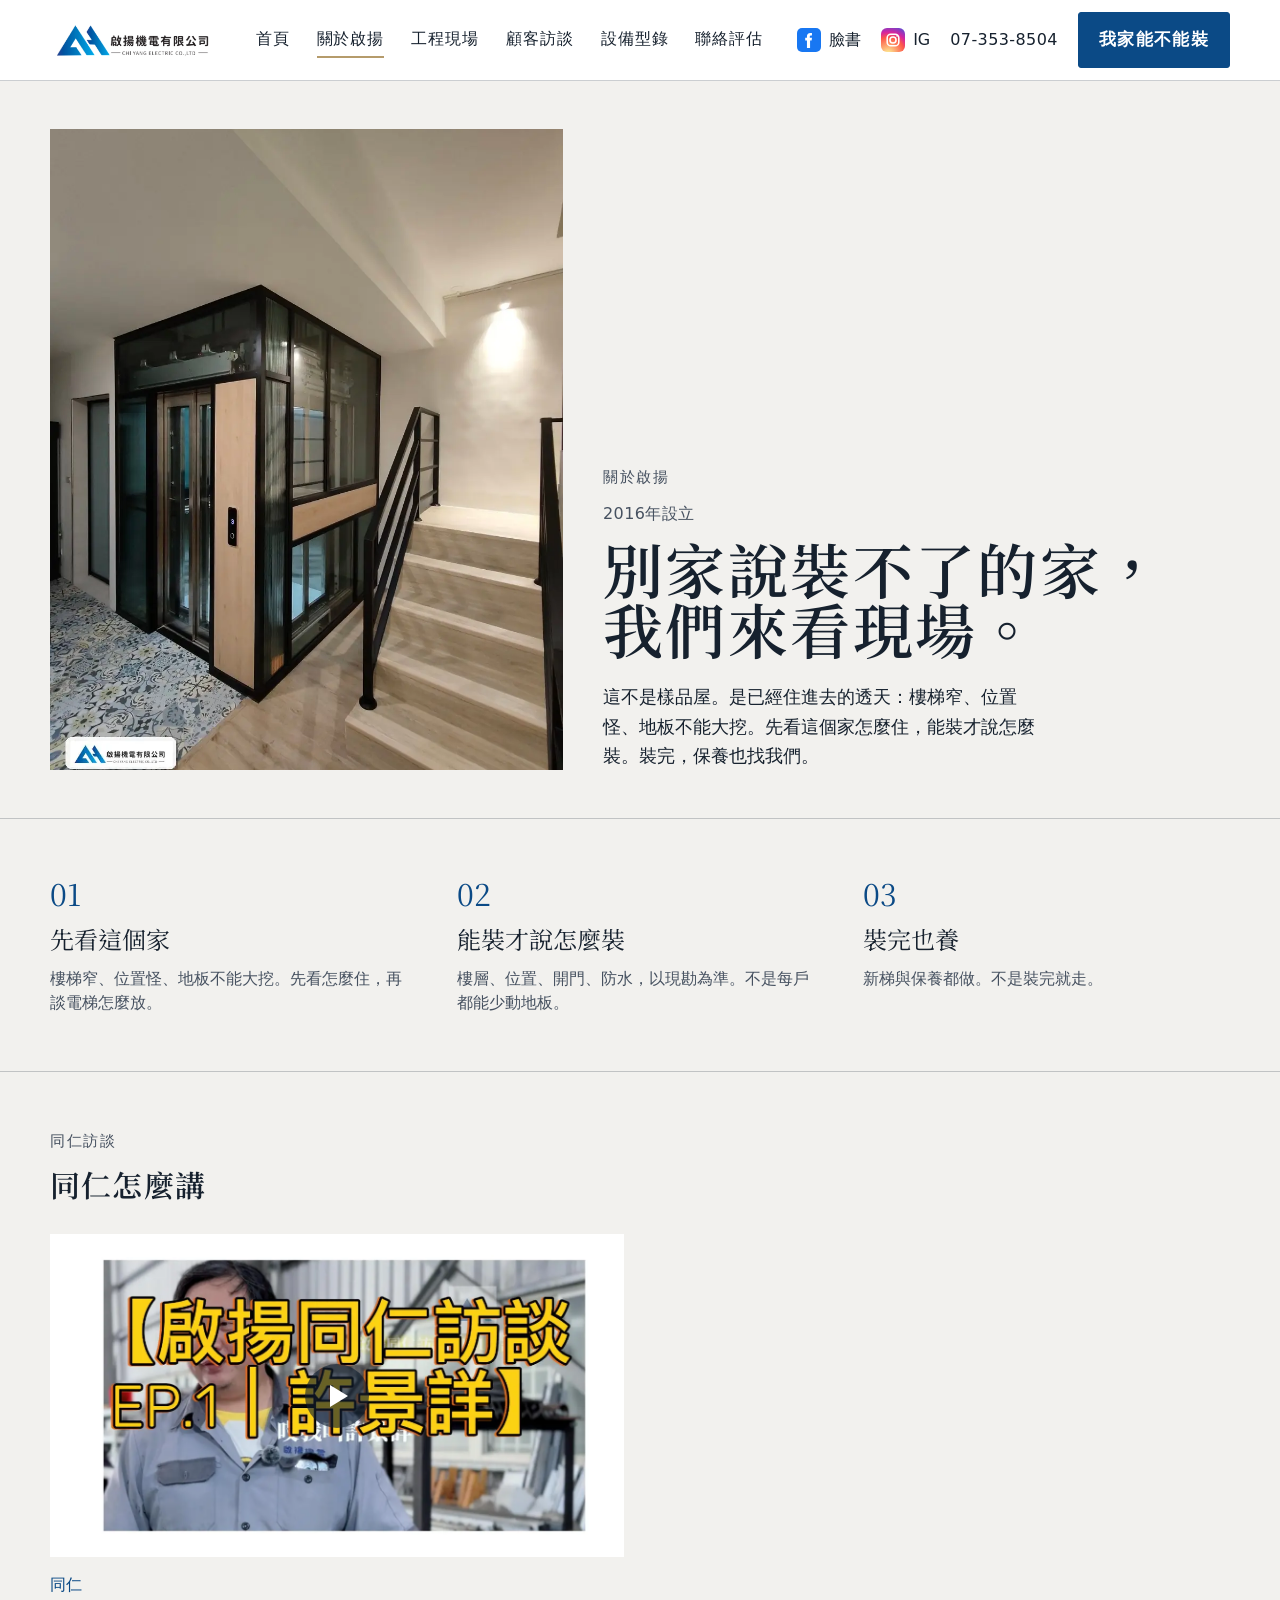
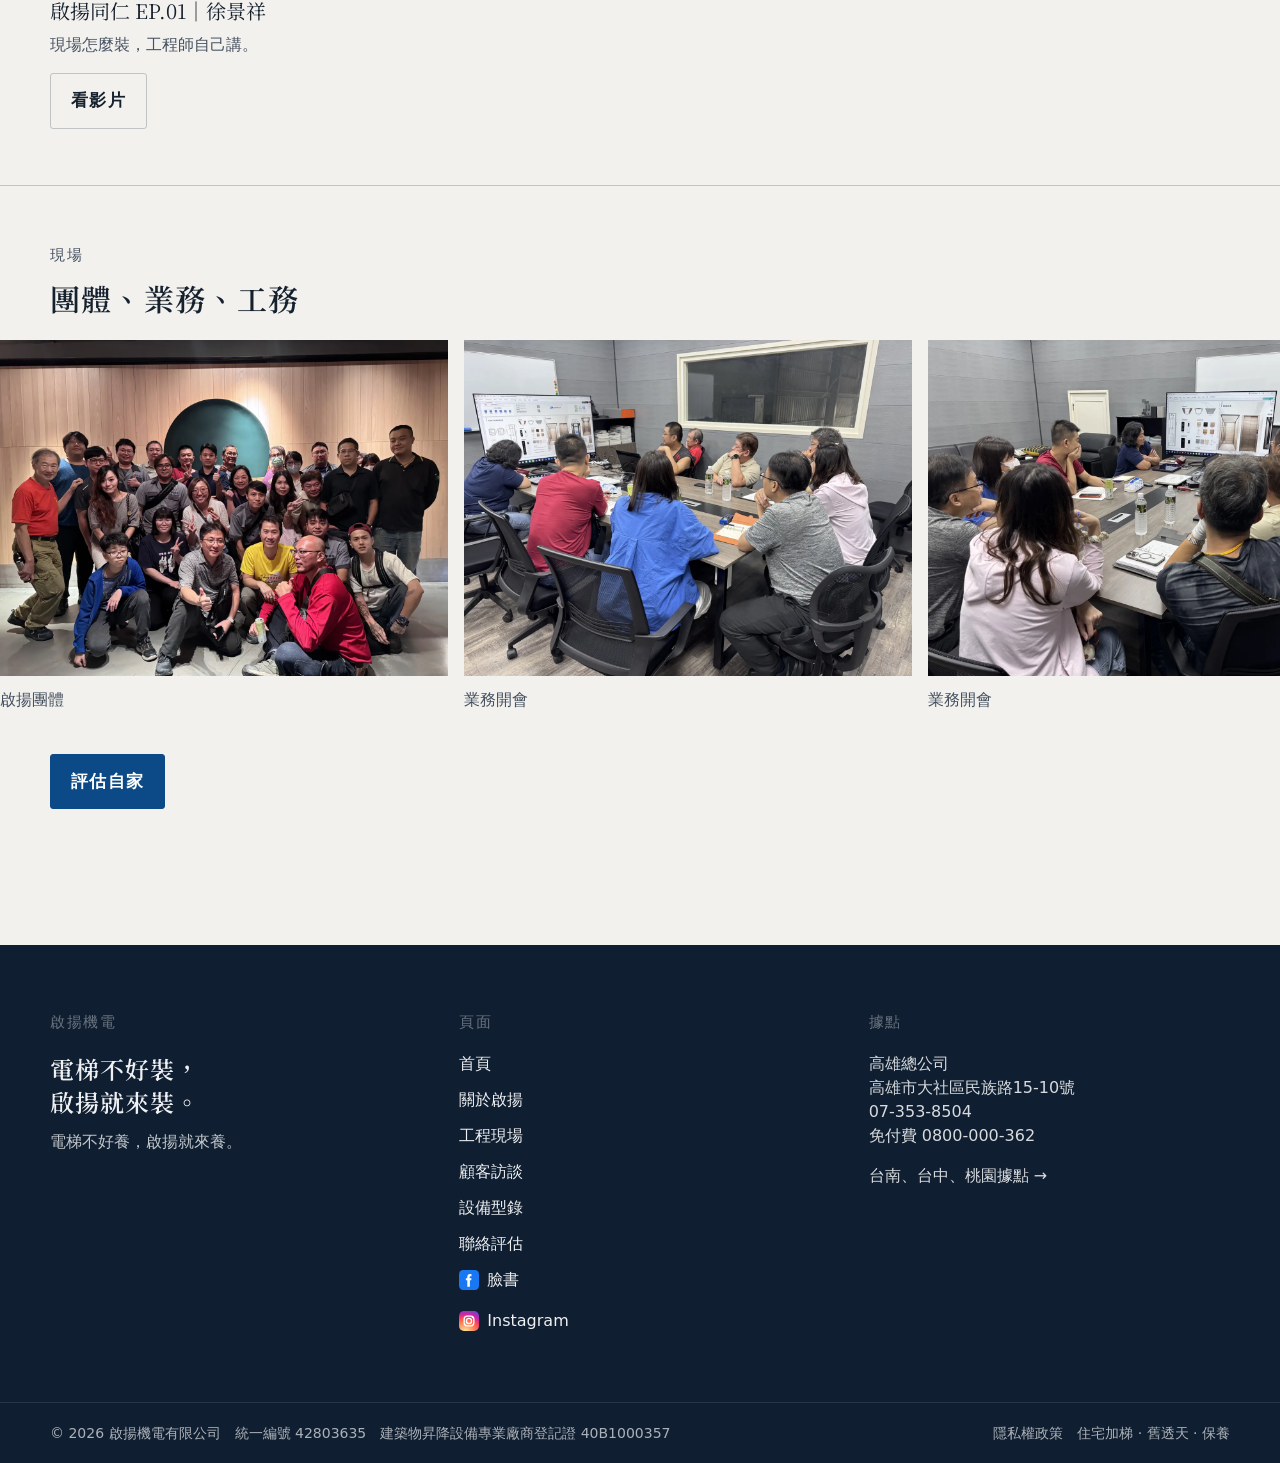
==== about/index.html @ e096a735 "v12.1 關於頁拿掉 EP.02 王上萂 影片連結原本連到粉專短影音頁，不是那支影片；原安 11/03 16:01 在任務板 L92 選「先把 EP.02 這張卡片拿掉」。 封面圖 ep02-cov" ====
<!DOCTYPE html><html lang="zh-Hant-TW"><head><meta charSet="utf-8"/><meta name="viewport" content="width=device-width, initial-scale=1"/><link rel="preload" as="image" href="/brand/chiyang-logo-lockup.png"/><link rel="preload" as="image" href="/images/branded/qy-040-finished-qy-logo.webp"/><link rel="preconnect" href="https://fonts.googleapis.com"/><link rel="preconnect" href="https://fonts.gstatic.com" crossorigin=""/><link rel="stylesheet" href="https://fonts.googleapis.com/css2?family=Noto+Serif+TC:wght@600;700&amp;display=swap" media="print" onload="this.media='all'"/><noscript><link rel="stylesheet" href="https://fonts.googleapis.com/css2?family=Noto+Serif+TC:wght@600;700&amp;display=swap"/></noscript><link rel="stylesheet" href="/assets/styles-v12.css" data-precedence="default"/><title>關於啟揚｜啟揚機電</title><meta name="description" content="舊透天、空間窄、地板不能大挖。電梯不好裝，啟揚就來裝；不好養，啟揚就來養。"/><meta name="theme-color" content="#ffffff"/><meta name="robots" content="index, follow"/><link rel="icon" type="image/svg+xml" href="/favicon.svg"/><link rel="apple-touch-icon" href="/brand/logo-square.jpg"/><link rel="canonical" href="https://chiyang9982.com.tw/about/"/><meta property="og:type" content="website"/><meta property="og:site_name" content="啟揚機電"/><meta property="og:locale" content="zh_TW"/><meta property="og:title" content="關於啟揚｜啟揚機電"/><meta property="og:description" content="舊透天、空間窄、地板不能大挖。電梯不好裝，啟揚就來裝；不好養，啟揚就來養。"/><meta property="og:url" content="https://chiyang9982.com.tw/about/"/><meta property="og:image" content="https://chiyang9982.com.tw/og.jpg?v=12"/><meta property="og:image:width" content="1200"/><meta property="og:image:height" content="630"/><meta name="twitter:card" content="summary_large_image"/><!-- Google tag (gtag.js) -->
<script async src="https://www.googletagmanager.com/gtag/js?id=AW-854591160"></script>
<script>
window.dataLayer=window.dataLayer||[];function gtag(){dataLayer.push(arguments);}
gtag('js',new Date());gtag('config','AW-854591160');gtag('config','G-MY53ERRNRC');
(function(){var FORM='AW-854591160/nziFCPHO0KcDELiNwJcD',PHONE='AW-854591160/a-zQCN6W4awdELiNwJcD',FR=/forms\.gle|docs\.google\.com\/forms/;
document.addEventListener('click',function(e){var a=e.target&&e.target.closest?e.target.closest('a[href]'):null;if(!a)return;var h=a.getAttribute('href')||'';
if(h.indexOf('tel:')===0){gtag('event','conversion',{send_to:PHONE});gtag('event','phone_click',{link_url:h});}
else if(FR.test(h)){gtag('event','conversion',{send_to:FORM});gtag('event','form_click',{link_url:h});}},true);
document.addEventListener('submit',function(e){var f=e.target;if(f&&FR.test(f.action||'')){gtag('event','conversion',{send_to:FORM});gtag('event','generate_lead');}},true);})();
</script>
</head><body><a class="skip-link" href="#main">跳至主要內容</a><header class="border-b border-line bg-bg md:sticky md:top-0 md:z-40"><div class="shell flex items-center justify-between gap-4 py-3"><a href="/" class="flex items-center no-underline"><img src="/brand/chiyang-logo-lockup.png" alt="啟揚機電有限公司" width="180" height="50" class="h-11 w-auto"/></a><nav class="hidden items-center gap-8 md:flex" aria-label="主要導覽"><a href="/" class="text-base tracking-wide no-underline hover:text-seal">首頁</a><a class="text-base tracking-wide no-underline hover:text-seal active" href="/about" data-status="active" aria-current="page">關於啟揚</a><a href="/cases" class="text-base tracking-wide no-underline hover:text-seal">工程現場</a><a href="/stories" class="text-base tracking-wide no-underline hover:text-seal">顧客訪談</a><a href="/equipment" class="text-base tracking-wide no-underline hover:text-seal">設備型錄</a><a href="/contact" class="text-base tracking-wide no-underline hover:text-seal">聯絡評估</a></nav><div class="hidden items-center gap-5 md:flex"><a href="https://www.facebook.com/profile.php?id=100064054864315" target="_blank" rel="noopener noreferrer" class="inline-flex items-center gap-2 no-underline hover:opacity-80" aria-label="啟揚機電臉書"><svg viewBox="0 0 24 24" class="h-6 w-6" aria-hidden="true"><rect width="24" height="24" rx="5" fill="#1877F2"></rect><path fill="#fff" d="M15.12 12.43h-2.05V20h-3.12v-7.57H8.2v-2.66h1.75V8.3c0-1.73 1.04-3.36 3.46-3.36.7 0 1.54.12 1.54.12v2.4h-.87c-.98 0-1.29.61-1.29 1.24v1.07h2.2l-.35 2.66z"></path></svg><span class="text-base">臉書</span></a><a href="https://www.instagram.com/chiyang.elevator/" target="_blank" rel="noopener noreferrer" class="inline-flex items-center gap-2 no-underline hover:opacity-80" aria-label="啟揚機電 Instagram"><svg viewBox="0 0 24 24" class="h-6 w-6" aria-hidden="true"><defs><radialGradient id="_R_2ml6_" cx="30%" cy="107%" r="150%"><stop offset="0%" stop-color="#fdf497"></stop><stop offset="45%" stop-color="#fd5949"></stop><stop offset="60%" stop-color="#d6249f"></stop><stop offset="90%" stop-color="#285AEB"></stop></radialGradient></defs><rect width="24" height="24" rx="6" fill="url(#_R_2ml6_)"></rect><rect x="6.2" y="6.2" width="11.6" height="11.6" rx="3.6" fill="none" stroke="#fff" stroke-width="1.55"></rect><circle cx="12" cy="12" r="3.05" fill="none" stroke="#fff" stroke-width="1.55"></circle><circle cx="16.15" cy="7.85" r="0.9" fill="#fff"></circle></svg><span class="text-base">IG</span></a><a href="tel:+88673538504" class="text-base tracking-wide no-underline">07-353-8504</a><a href="/contact#lead" class="btn btn-primary">我家能不能裝</a></div></div><nav class="mnav" aria-label="主要導覽"><a href="/">首頁</a><a href="/about" aria-current="page">關於</a><a href="/cases">現場</a><a href="/stories">訪談</a><a href="/equipment">型錄</a><a href="/contact">聯絡</a></nav></header><!--$--><main id="main" class="pb-20"><section class="border-b border-line"><div class="shell grid items-end gap-10 py-12 lg:grid-cols-[0.9fr_1.1fr]"><div class="crop"><span class="crop-mark crop-tl"></span><span class="crop-mark crop-tr"></span><span class="crop-mark crop-bl"></span><span class="crop-mark crop-br"></span><img src="/images/branded/qy-040-finished-qy-logo.webp" alt="樓梯旁加裝電梯的完成畫面" width="1100" height="1122" class="aspect-[4/5] w-full object-cover"/></div><div><p class="kicker">關於啟揚</p><p class="mt-3 text-base tracking-wide text-fg-muted">2016年設立</p><h1 class="display mt-3 text-5xl sm:text-6xl">別家說裝不了的家，我們來看現場。</h1><p class="mt-6 max-w-md text-lg leading-relaxed">這不是樣品屋。是已經住進去的透天：樓梯窄、位置怪、地板不能大挖。先看這個家怎麼住，能裝才說怎麼裝。裝完，保養也找我們。</p></div></div></section><section class="border-b border-line py-14"><div class="shell grid gap-10 lg:grid-cols-3"><article><p class="font-display text-3xl text-seal">01</p><h2 class="mt-3 font-display text-2xl">先看這個家</h2><p class="mt-3 text-base text-fg-muted">樓梯窄、位置怪、地板不能大挖。先看怎麼住，再談電梯怎麼放。</p></article><article><p class="font-display text-3xl text-seal">02</p><h2 class="mt-3 font-display text-2xl">能裝才說怎麼裝</h2><p class="mt-3 text-base text-fg-muted">樓層、位置、開門、防水，以現勘為準。不是每戶都能少動地板。</p></article><article><p class="font-display text-3xl text-seal">03</p><h2 class="mt-3 font-display text-2xl">裝完也養</h2><p class="mt-3 text-base text-fg-muted">新梯與保養都做。不是裝完就走。</p></article></div></section><section id="stories" class="border-b border-line py-14"><div class="shell"><p class="kicker">同仁訪談</p><h2 class="display mt-3 text-3xl">同仁怎麼講</h2><div class="mt-8 grid gap-8 sm:grid-cols-2"><article><div class="crop"><span class="crop-mark crop-tl"></span><span class="crop-mark crop-tr"></span><span class="crop-mark crop-bl"></span><span class="crop-mark crop-br"></span><a href="https://www.facebook.com/reel/1033082013055204" target="_blank" rel="noopener noreferrer" class="relative block no-underline"><img src="/images/stories/ep01-cover.webp" alt="啟揚同仁 EP.01｜徐景祥" width="1200" height="675" class="aspect-video w-full object-cover" loading="lazy"/><span class="play-mark" aria-hidden="true"><span class="play-mark-tri"></span></span><span class="sr-only">看影片</span></a></div><p class="mt-4 text-base text-seal">同仁</p><h3 class="font-display text-xl">啟揚同仁 EP.01｜徐景祥</h3><p class="mt-2 text-base text-fg-muted">現場怎麼裝，工程師自己講。</p><a href="https://www.facebook.com/reel/1033082013055204" target="_blank" rel="noopener noreferrer" class="btn btn-ghost mt-4">看影片</a></article></div></div></section><section class="py-14"><div class="shell mb-6"><p class="kicker">現場</p><h2 class="display mt-3 text-3xl">團體、業務、工務</h2></div><div class="reel" aria-label="公司照片"><div class="reel-track"><figure><img src="/images/team/IMG_3556.webp" alt="啟揚團體" width="1400" height="1050" loading="lazy" decoding="async"/><figcaption>啟揚團體</figcaption></figure><figure><img src="/images/team/sales-3589.webp" alt="業務開會" width="1400" height="1050" loading="lazy" decoding="async"/><figcaption>業務開會</figcaption></figure><figure><img src="/images/team/sales-3590.webp" alt="業務開會" width="1400" height="1050" loading="lazy" decoding="async"/><figcaption>業務開會</figcaption></figure><figure><img src="/images/team/sales-3591.webp" alt="業務開會" width="1400" height="1050" loading="lazy" decoding="async"/><figcaption>業務開會</figcaption></figure><figure><img src="/images/team/sales-meeting.webp" alt="工務開會" width="1400" height="1050" loading="lazy" decoding="async"/><figcaption>工務開會</figcaption></figure><figure><img src="/images/team/works-3586.webp" alt="工務開會" width="1400" height="1050" loading="lazy" decoding="async"/><figcaption>工務開會</figcaption></figure><figure><img src="/images/team/works-3584.webp" alt="工務開會" width="1400" height="1050" loading="lazy" decoding="async"/><figcaption>工務開會</figcaption></figure><figure><img src="/images/team/works-3577.webp" alt="工務開會" width="1400" height="1050" loading="lazy" decoding="async"/><figcaption>工務開會</figcaption></figure><figure><img src="/images/team/works-3569.webp" alt="工務開會" width="1400" height="1050" loading="lazy" decoding="async"/><figcaption>工務開會</figcaption></figure><figure><img src="/images/team/IMG_3579.webp" alt="工務開會" width="1400" height="1050" loading="lazy" decoding="async"/><figcaption>工務開會</figcaption></figure><figure><img src="/images/team/IMG_3556.webp" alt="啟揚團體" width="1400" height="1050" loading="lazy" decoding="async"/><figcaption>啟揚團體</figcaption></figure><figure><img src="/images/team/sales-3589.webp" alt="業務開會" width="1400" height="1050" loading="lazy" decoding="async"/><figcaption>業務開會</figcaption></figure><figure><img src="/images/team/sales-3590.webp" alt="業務開會" width="1400" height="1050" loading="lazy" decoding="async"/><figcaption>業務開會</figcaption></figure><figure><img src="/images/team/sales-3591.webp" alt="業務開會" width="1400" height="1050" loading="lazy" decoding="async"/><figcaption>業務開會</figcaption></figure><figure><img src="/images/team/sales-meeting.webp" alt="工務開會" width="1400" height="1050" loading="lazy" decoding="async"/><figcaption>工務開會</figcaption></figure><figure><img src="/images/team/works-3586.webp" alt="工務開會" width="1400" height="1050" loading="lazy" decoding="async"/><figcaption>工務開會</figcaption></figure><figure><img src="/images/team/works-3584.webp" alt="工務開會" width="1400" height="1050" loading="lazy" decoding="async"/><figcaption>工務開會</figcaption></figure><figure><img src="/images/team/works-3577.webp" alt="工務開會" width="1400" height="1050" loading="lazy" decoding="async"/><figcaption>工務開會</figcaption></figure><figure><img src="/images/team/works-3569.webp" alt="工務開會" width="1400" height="1050" loading="lazy" decoding="async"/><figcaption>工務開會</figcaption></figure><figure><img src="/images/team/IMG_3579.webp" alt="工務開會" width="1400" height="1050" loading="lazy" decoding="async"/><figcaption>工務開會</figcaption></figure></div></div><div class="shell mt-10"><a href="/contact#lead" class="btn btn-primary">評估自家</a></div></section></main><!--/$--><footer class="bg-bg-ink text-fg-on-ink"><div class="shell grid gap-12 py-16 md:grid-cols-3"><div><p class="kicker text-fg-on-ink/40">啟揚機電</p><p class="display mt-4 text-2xl leading-snug">電梯不好裝，<br/>啟揚就來裝。</p><p class="mt-3 text-base text-fg-on-ink/80">電梯不好養，<!-- -->啟揚就來養。</p></div><div><p class="kicker text-fg-on-ink/40">頁面</p><ul class="mt-4 space-y-3 text-base"><li><a href="/" class="no-underline hover:text-seal">首頁</a></li><li><a class="no-underline hover:text-seal active" href="/about" data-status="active" aria-current="page">關於啟揚</a></li><li><a href="/cases" class="no-underline hover:text-seal">工程現場</a></li><li><a href="/stories" class="no-underline hover:text-seal">顧客訪談</a></li><li><a href="/equipment" class="no-underline hover:text-seal">設備型錄</a></li><li><a href="/contact" class="no-underline hover:text-seal">聯絡評估</a></li><li><a href="https://www.facebook.com/profile.php?id=100064054864315" target="_blank" rel="noopener noreferrer" class="inline-flex items-center gap-2 no-underline hover:opacity-90"><svg viewBox="0 0 24 24" class="h-5 w-5" aria-hidden="true"><rect width="24" height="24" rx="5" fill="#1877F2"></rect><path fill="#fff" d="M15.12 12.43h-2.05V20h-3.12v-7.57H8.2v-2.66h1.75V8.3c0-1.73 1.04-3.36 3.46-3.36.7 0 1.54.12 1.54.12v2.4h-.87c-.98 0-1.29.61-1.29 1.24v1.07h2.2l-.35 2.66z"></path></svg>臉書</a></li><li><a href="https://www.instagram.com/chiyang.elevator/" target="_blank" rel="noopener noreferrer" class="inline-flex items-center gap-2 no-underline hover:opacity-90"><svg viewBox="0 0 24 24" class="h-5 w-5" aria-hidden="true"><defs><radialGradient id="_R_32j56_" cx="30%" cy="107%" r="150%"><stop offset="0%" stop-color="#fdf497"></stop><stop offset="45%" stop-color="#fd5949"></stop><stop offset="60%" stop-color="#d6249f"></stop><stop offset="90%" stop-color="#285AEB"></stop></radialGradient></defs><rect width="24" height="24" rx="6" fill="url(#_R_32j56_)"></rect><rect x="6.2" y="6.2" width="11.6" height="11.6" rx="3.6" fill="none" stroke="#fff" stroke-width="1.55"></rect><circle cx="12" cy="12" r="3.05" fill="none" stroke="#fff" stroke-width="1.55"></circle><circle cx="16.15" cy="7.85" r="0.9" fill="#fff"></circle></svg>Instagram</a></li></ul></div><div><p class="kicker text-fg-on-ink/40">據點</p><ul class="mt-4 space-y-4 text-base text-fg-on-ink/90"><li><p>高雄總公司</p><a href="https://www.google.com/maps/search/?api=1&amp;query=%E9%AB%98%E9%9B%84%E5%B8%82%E5%A4%A7%E7%A4%BE%E5%8D%80%E6%B0%91%E6%97%8F%E8%B7%AF15-10%E8%99%9F" target="_blank" rel="noopener noreferrer" class="no-underline hover:text-seal">高雄市大社區民族路15-10號</a><p><a href="tel:+88673538504" class="no-underline hover:text-seal">07-353-8504</a></p><p><a href="tel:0800000362" class="no-underline hover:text-seal">免付費 <!-- -->0800-000-362</a></p></li><li><a href="/contact" class="no-underline hover:text-seal">台南、台中、桃園據點 →</a></li></ul></div></div><div class="border-t border-white/10"><p class="shell flex flex-wrap items-center justify-between gap-3 py-5 text-sm text-fg-on-ink/70"><span>© <!-- -->2026<!-- --> <!-- -->啟揚機電有限公司<!-- -->　統一編號 42803635　建築物昇降設備專業廠商登記證 40B1000357</span><span><a href="/privacy" class="no-underline hover:text-seal">隱私權政策</a>　住宅加梯 · 舊透天 · 保養</span></p></div></footer><nav class="dock" aria-label="現場快捷"><a href="tel:+88673538504">打電話</a><a href="/cases">看現場</a><a href="/contact#lead" class="dock-go">能不能裝</a></nav></body></html>
---- assets/styles-v12.css ----
/*! tailwindcss v4.3.3 | MIT License | https://tailwindcss.com */
@layer properties{@supports (((-webkit-hyphens:none)) and (not (margin-trim:inline))) or ((-moz-orient:inline) and (not (color:rgb(from red r g b)))){*,:before,:after,::backdrop{--tw-scale-x:1;--tw-scale-y:1;--tw-scale-z:1;--tw-rotate-x:initial;--tw-rotate-y:initial;--tw-rotate-z:initial;--tw-skew-x:initial;--tw-skew-y:initial;--tw-space-y-reverse:0;--tw-divide-y-reverse:0;--tw-border-style:solid;--tw-leading:initial;--tw-font-weight:initial;--tw-tracking:initial;--tw-ordinal:initial;--tw-slashed-zero:initial;--tw-numeric-figure:initial;--tw-numeric-spacing:initial;--tw-numeric-fraction:initial;--tw-shadow:0 0 #0000;--tw-shadow-color:initial;--tw-shadow-alpha:100%;--tw-inset-shadow:0 0 #0000;--tw-inset-shadow-color:initial;--tw-inset-shadow-alpha:100%;--tw-ring-color:initial;--tw-ring-shadow:0 0 #0000;--tw-inset-ring-color:initial;--tw-inset-ring-shadow:0 0 #0000;--tw-ring-inset:initial;--tw-ring-offset-width:0px;--tw-ring-offset-color:#fff;--tw-ring-offset-shadow:0 0 #0000;--tw-outline-style:solid;--tw-blur:initial;--tw-brightness:initial;--tw-contrast:initial;--tw-grayscale:initial;--tw-hue-rotate:initial;--tw-invert:initial;--tw-opacity:initial;--tw-saturate:initial;--tw-sepia:initial;--tw-drop-shadow:initial;--tw-drop-shadow-color:initial;--tw-drop-shadow-alpha:100%;--tw-drop-shadow-size:initial;--tw-duration:initial;--tw-ease:initial;--tw-content:"";--tw-translate-x:0;--tw-translate-y:0;--tw-translate-z:0}}}@layer theme{:root,:host{--font-sans:"PingFang TC", "Noto Sans TC", "Microsoft JhengHei", "Noto Sans CJK TC", system-ui, sans-serif;--font-mono:ui-monospace, SFMono-Regular, Menlo, Monaco, Consolas, "Liberation Mono", "Courier New", monospace;--color-red-500:oklch(63.7% .237 25.331);--color-zinc-50:oklch(98.5% 0 none);--color-zinc-400:oklch(70.5% .015 286.067);--color-zinc-500:oklch(55.2% .016 285.938);--color-zinc-900:oklch(21% .006 285.885);--color-zinc-950:oklch(14.1% .005 285.823);--color-neutral-100:oklch(97% 0 none);--color-neutral-300:oklch(87% 0 none);--color-neutral-500:oklch(55.6% 0 none);--color-neutral-700:oklch(37.1% 0 none);--color-neutral-900:oklch(20.5% 0 none);--color-black:#000;--color-white:#fff;--spacing:.25rem;--container-xs:20rem;--container-sm:24rem;--container-md:28rem;--container-lg:32rem;--container-xl:36rem;--container-2xl:42rem;--container-3xl:48rem;--text-xs:.75rem;--text-sm:.875rem;--text-sm--line-height:calc(1.25 / .875);--text-base:1rem;--text-base--line-height:calc(1.5 / 1);--text-lg:1.125rem;--text-lg--line-height:calc(1.75 / 1.125);--text-xl:1.25rem;--text-xl--line-height:calc(1.75 / 1.25);--text-2xl:1.5rem;--text-2xl--line-height:calc(2 / 1.5);--text-3xl:1.875rem;--text-3xl--line-height:calc(2.25 / 1.875);--text-4xl:2.25rem;--text-4xl--line-height:calc(2.5 / 2.25);--text-5xl:3rem;--text-5xl--line-height:1;--text-6xl:3.75rem;--text-6xl--line-height:1;--font-weight-medium:500;--font-weight-semibold:600;--tracking-tight:-.025em;--tracking-wide:.025em;--leading-tight:1.25;--leading-snug:1.375;--leading-normal:1.5;--leading-relaxed:1.625;--radius-xs:.125rem;--radius-sm:2px;--radius-md:2px;--radius-lg:2px;--radius-xl:2px;--radius-2xl:1rem;--ease-out:cubic-bezier(0, 0, .2, 1);--ease-in-out:cubic-bezier(.4, 0, .2, 1);--animate-pulse:pulse 2s cubic-bezier(.4, 0, .6, 1) infinite;--aspect-video:16 / 9;--default-transition-duration:.15s;--default-transition-timing-function:cubic-bezier(.4, 0, .2, 1);--default-font-family:var(--font-sans);--default-mono-font-family:var(--font-mono);--color-bg:#f2f1ee;--color-bg-elevated:#ffffff;--color-bg-ink:#0f1e30;--color-fg:#16212e;--color-fg-muted:#465160;--color-fg-on-ink:#eef0f2;--color-seal:#0b4a86;--color-seal-hover:#083a6b;--color-accent-fg:#ffffff;--color-border:rgba(22,33,46,.14);--color-line:rgba(22,33,46,.22);--font-display:"Noto Serif TC", "Noto Serif CJK TC", "Songti TC", "Source Han Serif TC", serif}}@layer base{*,:after,:before,::backdrop{box-sizing:border-box;border:0 solid;margin:0;padding:0}::file-selector-button{box-sizing:border-box;border:0 solid;margin:0;padding:0}html,:host{-webkit-text-size-adjust:100%;tab-size:4;line-height:1.5;font-family:var(--default-font-family,-apple-system, BlinkMacSystemFont, "Segoe UI", Roboto, "Helvetica Neue", "Noto Sans", Arial, sans-serif, "Apple Color Emoji", "Segoe UI Emoji", "Segoe UI Symbol", "Noto Color Emoji");font-feature-settings:var(--default-font-feature-settings,normal);font-variation-settings:var(--default-font-variation-settings,normal);-webkit-tap-highlight-color:transparent}hr{height:0;color:inherit;border-top-width:1px}abbr:where([title]){-webkit-text-decoration:underline dotted;text-decoration:underline dotted}h1,h2,h3,h4,h5,h6{font-size:inherit;font-weight:inherit}a{color:inherit;-webkit-text-decoration:inherit;-webkit-text-decoration:inherit;-webkit-text-decoration:inherit;-webkit-text-decoration:inherit;text-decoration:inherit}b,strong{font-weight:bolder}code,kbd,samp,pre{font-family:var(--default-mono-font-family,ui-monospace, SFMono-Regular, Menlo, Monaco, Consolas, "Liberation Mono", "Courier New", monospace);font-feature-settings:var(--default-mono-font-feature-settings,normal);font-variation-settings:var(--default-mono-font-variation-settings,normal);font-size:1em}small{font-size:80%}sub,sup{vertical-align:baseline;font-size:75%;line-height:0;position:relative}sub{bottom:-.25em}sup{top:-.5em}table{text-indent:0;border-color:inherit;border-collapse:collapse}:-moz-focusring:where(:not(iframe)){outline:auto}progress{vertical-align:baseline}summary{display:list-item}ol,ul,menu{list-style:none}img,svg,video,canvas,audio,iframe,embed,object{vertical-align:middle;display:block}img,video{max-width:100%;height:auto}button,input,select,optgroup,textarea{font:inherit;font-feature-settings:inherit;font-variation-settings:inherit;letter-spacing:inherit;color:inherit;opacity:1;background-color:#0000;border-radius:0}::file-selector-button{font:inherit;font-feature-settings:inherit;font-variation-settings:inherit;letter-spacing:inherit;color:inherit;opacity:1;background-color:#0000;border-radius:0}:where(select:is([multiple],[size])) optgroup{font-weight:bolder}:where(select:is([multiple],[size])) optgroup option{padding-inline-start:20px}::file-selector-button{margin-inline-end:4px}::placeholder{opacity:1}@supports (not ((-webkit-appearance:-apple-pay-button))) or (contain-intrinsic-size:1px){::placeholder{color:currentColor}@supports (color:color-mix(in lab, red, red)){::placeholder{color:color-mix(in oklab, currentcolor 50%, transparent)}}}textarea{resize:vertical}::-webkit-search-decoration{-webkit-appearance:none}::-webkit-date-and-time-value{min-height:1lh;text-align:inherit}::-webkit-datetime-edit{display:inline-flex}::-webkit-datetime-edit-fields-wrapper{padding:0}::-webkit-datetime-edit{padding-block:0}::-webkit-datetime-edit-year-field{padding-block:0}::-webkit-datetime-edit-month-field{padding-block:0}::-webkit-datetime-edit-day-field{padding-block:0}::-webkit-datetime-edit-hour-field{padding-block:0}::-webkit-datetime-edit-minute-field{padding-block:0}::-webkit-datetime-edit-second-field{padding-block:0}::-webkit-datetime-edit-millisecond-field{padding-block:0}::-webkit-datetime-edit-meridiem-field{padding-block:0}::-webkit-calendar-picker-indicator{line-height:1}:-moz-ui-invalid{box-shadow:none}button,input:where([type=button],[type=reset],[type=submit]){appearance:button}::file-selector-button{appearance:button}::-webkit-inner-spin-button{height:auto}::-webkit-outer-spin-button{height:auto}[hidden]:where(:not([hidden=until-found])){display:none!important}html{scroll-behavior:auto;-webkit-font-smoothing:antialiased;-moz-osx-font-smoothing:grayscale}body{background-color:var(--color-bg);color:var(--color-fg);font-family:var(--font-sans);background-image:radial-gradient(oklab(19.1251% -7.45058e-9 0/.06) .6px,#0000 .6px);background-size:3px 3px;margin:0;font-size:1.125rem;line-height:1.75}p{text-wrap:pretty}h1,h2,h3{text-wrap:balance}button:not(:disabled),[role=button]:not(:disabled){cursor:pointer}a{color:inherit}img{max-width:100%;height:auto;display:block}}@layer components{.shell{width:min(1180px,100% - 2rem);margin-inline:auto}.display{font-family:var(--font-display);letter-spacing:.02em;font-weight:600;line-height:1.2}.kicker{letter-spacing:.1em;color:var(--color-fg-muted);font-size:.9375rem;font-weight:500}.chop{border:1.5px solid var(--color-seal);color:var(--color-seal);font-family:var(--font-display);letter-spacing:.14em;align-items:center;padding:.15rem .4rem;font-size:.72rem;line-height:1;display:inline-flex}.btn{letter-spacing:.06em;border-radius:2px;justify-content:center;align-items:center;gap:.5rem;min-height:3rem;padding:.75rem 1.25rem;font-size:1.0625rem;font-weight:600;text-decoration:none;transition:background-color .15s cubic-bezier(.22,1,.36,1),color .15s cubic-bezier(.22,1,.36,1),border-color .15s cubic-bezier(.22,1,.36,1);display:inline-flex}.btn-primary{background:var(--color-seal);color:var(--color-accent-fg);border:1px solid var(--color-seal)}.btn-primary:hover{background:var(--color-seal-hover)}.btn-ink{background:var(--color-bg-ink);color:var(--color-fg-on-ink);border:1px solid var(--color-bg-ink)}.btn-ghost{color:var(--color-fg);border:1px solid var(--color-line);background:0 0}.btn-ghost:hover{background:var(--color-bg-elevated)}.btn-on-ink{background:var(--color-bg);color:var(--color-fg);border:1px solid var(--color-bg)}.couplet{flex-direction:row-reverse;align-items:stretch;gap:1.1rem;height:min(68vh,32rem);display:flex}.couplet-col{writing-mode:vertical-rl;font-family:var(--font-display);letter-spacing:.22em;font-size:clamp(2.15rem,6.4vw,4.35rem);font-weight:600;line-height:1.12}.couplet-rule{background:var(--color-seal);flex:0 0 2px;width:2px}.hengpi{font-family:var(--font-display);letter-spacing:.08em;color:var(--color-seal);font-size:clamp(1.35rem,5.2vw,1.9rem);font-weight:600}.film{scroll-snap-type:x mandatory;-webkit-overflow-scrolling:touch;gap:.6rem;padding-bottom:.5rem;display:flex;overflow-x:auto}.film a,.film article{scroll-snap-align:start;flex:none;width:min(72vw,320px);text-decoration:none}.film img{object-fit:cover;width:100%;height:min(68vh,520px)}.crop{position:relative}.crop-mark{border-color:var(--color-seal);pointer-events:none;z-index:2;border-style:solid;width:16px;height:16px;position:absolute}.crop-tl{border-width:1px 0 0 1px;top:10px;left:10px}.crop-tr{border-width:1px 1px 0 0;top:10px;right:10px}.crop-bl{border-width:0 0 1px 1px;bottom:10px;left:10px}.crop-br{border-width:0 1px 1px 0;bottom:10px;right:10px}.play-mark{z-index:1;pointer-events:none;background:oklab(19.1251% -7.45058e-9 0/.58);border-radius:999px;place-items:center;width:4rem;height:4rem;margin:-2rem 0 0 -2rem;display:grid;position:absolute;top:50%;left:50%}.play-mark-tri{border:.7rem solid #0000;border-left:1.15rem solid #ffffff;border-right-width:0;width:0;height:0;margin-left:.2rem;display:block}.sheet{border:1px solid var(--color-line);background:var(--color-bg-elevated)}.skip-link{position:absolute;top:0;left:-999px}.skip-link:focus{z-index:80;background:var(--color-bg-ink);color:var(--color-fg-on-ink);padding:.5rem .75rem;top:1rem;left:1rem}.reel{overflow:hidden}.reel-track{gap:1rem;width:max-content;animation:36s linear infinite reel-move;display:flex}.reel:hover .reel-track,.reel:focus-within .reel-track{animation-play-state:paused}.reel figure{flex:none;width:min(78vw,28rem);margin:0}.reel img{aspect-ratio:4/3;object-fit:cover;width:100%;display:block}.reel figcaption{color:var(--color-fg-muted);margin-top:.6rem;font-size:1rem}@keyframes reel-move{to{transform:translate(-50%)}}.dock{display:none}}@layer utilities{.collapse{visibility:collapse}.invisible{visibility:hidden}.visible{visibility:visible}.sr-only{clip-path:inset(50%);white-space:nowrap;border-width:0;width:1px;height:1px;margin:-1px;padding:0;position:absolute;overflow:hidden}.absolute{position:absolute}.fixed{position:fixed}.relative{position:relative}.static{position:static}.sticky{position:sticky}.inset-0{inset:0}.right-1{right:var(--spacing)}.right-2{right:calc(var(--spacing) * 2)}.right-3{right:calc(var(--spacing) * 3)}.right-4{right:calc(var(--spacing) * 4)}.left-1{left:var(--spacing)}.left-2{left:calc(var(--spacing) * 2)}.left-3{left:calc(var(--spacing) * 3)}.left-4{left:calc(var(--spacing) * 4)}.order-1{order:1}.order-2{order:2}.container{width:100%}@media (width>=40rem){.container{max-width:40rem}}@media (width>=48rem){.container{max-width:48rem}}@media (width>=64rem){.container{max-width:64rem}}@media (width>=80rem){.container{max-width:80rem}}@media (width>=96rem){.container{max-width:96rem}}.m-0{margin:0}.mt-1{margin-top:var(--spacing)}.mt-2{margin-top:calc(var(--spacing) * 2)}.mt-3{margin-top:calc(var(--spacing) * 3)}.mt-4{margin-top:calc(var(--spacing) * 4)}.mt-5{margin-top:calc(var(--spacing) * 5)}.mt-6{margin-top:calc(var(--spacing) * 6)}.mt-7{margin-top:calc(var(--spacing) * 7)}.mt-8{margin-top:calc(var(--spacing) * 8)}.mt-10{margin-top:calc(var(--spacing) * 10)}.mt-12{margin-top:calc(var(--spacing) * 12)}.mb-5{margin-bottom:calc(var(--spacing) * 5)}.mb-6{margin-bottom:calc(var(--spacing) * 6)}.mb-10{margin-bottom:calc(var(--spacing) * 10)}.ml-px{margin-left:1px}.block{display:block}.flex{display:flex}.grid{display:grid}.hidden{display:none}.inline{display:inline}.inline-block{display:inline-block}.inline-flex{display:inline-flex}.table{display:table}.aspect-\[4\/5\]{aspect-ratio:4/5}.aspect-video{aspect-ratio:var(--aspect-video)}.size-5{width:calc(var(--spacing) * 5);height:calc(var(--spacing) * 5)}.size-10{width:calc(var(--spacing) * 10);height:calc(var(--spacing) * 10)}.h-5{height:calc(var(--spacing) * 5)}.h-6{height:calc(var(--spacing) * 6)}.h-8{height:calc(var(--spacing) * 8)}.h-11{height:calc(var(--spacing) * 11)}.h-\[min\(46vh\,360px\)\]{height:min(46vh,360px)}.h-\[min\(64vh\,520px\)\]{height:min(64vh,520px)}.min-h-screen{min-height:100vh}.w-5{width:calc(var(--spacing) * 5)}.w-6{width:calc(var(--spacing) * 6)}.w-8{width:calc(var(--spacing) * 8)}.w-auto{width:auto}.w-full{width:100%}.max-w-2xl{max-width:var(--container-2xl)}.max-w-3xl{max-width:var(--container-3xl)}.max-w-lg{max-width:var(--container-lg)}.max-w-md{max-width:var(--container-md)}.max-w-sm{max-width:var(--container-sm)}.max-w-xl{max-width:var(--container-xl)}.max-w-xs{max-width:var(--container-xs)}.shrink{flex-shrink:1}.shrink-0{flex-shrink:0}.scale-100{--tw-scale-x:100%;--tw-scale-y:100%;--tw-scale-z:100%;scale:var(--tw-scale-x) var(--tw-scale-y)}.scale-\[0\.25\]{scale:.25}.transform{transform:var(--tw-rotate-x,) var(--tw-rotate-y,) var(--tw-rotate-z,) var(--tw-skew-x,) var(--tw-skew-y,)}.animate-pulse{animation:var(--animate-pulse)}.cursor-pointer{cursor:pointer}.resize{resize:both}.columns-1{columns:1}.break-inside-avoid{break-inside:avoid}.grid-cols-\[3\.5rem_1fr\]{grid-template-columns:3.5rem 1fr}.grid-cols-\[3rem_1fr\]{grid-template-columns:3rem 1fr}.flex-col{flex-direction:column}.flex-wrap{flex-wrap:wrap}.place-items-center{place-items:center}.items-center{align-items:center}.items-end{align-items:flex-end}.items-start{align-items:flex-start}.justify-between{justify-content:space-between}.justify-center{justify-content:center}.gap-2{gap:calc(var(--spacing) * 2)}.gap-3{gap:calc(var(--spacing) * 3)}.gap-4{gap:calc(var(--spacing) * 4)}.gap-5{gap:calc(var(--spacing) * 5)}.gap-6{gap:calc(var(--spacing) * 6)}.gap-8{gap:calc(var(--spacing) * 8)}.gap-10{gap:calc(var(--spacing) * 10)}.gap-12{gap:calc(var(--spacing) * 12)}:where(.space-y-3>:not(:last-child)){--tw-space-y-reverse:0;margin-block-start:calc(calc(var(--spacing) * 3) * var(--tw-space-y-reverse));margin-block-end:calc(calc(var(--spacing) * 3) * calc(1 - var(--tw-space-y-reverse)))}:where(.space-y-4>:not(:last-child)){--tw-space-y-reverse:0;margin-block-start:calc(calc(var(--spacing) * 4) * var(--tw-space-y-reverse));margin-block-end:calc(calc(var(--spacing) * 4) * calc(1 - var(--tw-space-y-reverse)))}:where(.space-y-5>:not(:last-child)){--tw-space-y-reverse:0;margin-block-start:calc(calc(var(--spacing) * 5) * var(--tw-space-y-reverse));margin-block-end:calc(calc(var(--spacing) * 5) * calc(1 - var(--tw-space-y-reverse)))}:where(.divide-y>:not(:last-child)){--tw-divide-y-reverse:0;border-bottom-style:var(--tw-border-style);border-top-style:var(--tw-border-style);border-top-width:calc(1px * var(--tw-divide-y-reverse));border-bottom-width:calc(1px * calc(1 - var(--tw-divide-y-reverse)))}:where(.divide-line>:not(:last-child)){border-color:var(--color-line)}.truncate{text-overflow:ellipsis;white-space:nowrap;overflow:hidden}.rounded{border-radius:.25rem}.rounded-2xl{border-radius:var(--radius-2xl)}.rounded-full{border-radius:2147483647px}.rounded-lg{border-radius:var(--radius-lg)}.rounded-md{border-radius:var(--radius-md)}.rounded-xl{border-radius:var(--radius-xl)}.border{border-style:var(--tw-border-style);border-width:1px}.border-y{border-block-style:var(--tw-border-style);border-block-width:1px}.border-t{border-top-style:var(--tw-border-style);border-top-width:1px}.border-b{border-bottom-style:var(--tw-border-style);border-bottom-width:1px}.border-border{border-color:var(--color-border)}.border-line{border-color:var(--color-line)}.border-neutral-300{border-color:var(--color-neutral-300)}.border-seal{border-color:var(--color-seal)}.border-white\/10{border-color:#ffffff1a}@supports (color:color-mix(in lab, red, red)){.border-white\/10{border-color:color-mix(in oklab, var(--color-white) 10%, transparent)}}.bg-bg{background-color:var(--color-bg)}.bg-bg-ink{background-color:var(--color-bg-ink)}.bg-black{background-color:var(--color-black)}.bg-black\/10{background-color:#0000001a}@supports (color:color-mix(in lab, red, red)){.bg-black\/10{background-color:color-mix(in oklab, var(--color-black) 10%, transparent)}}.bg-seal{background-color:var(--color-seal)}.bg-zinc-50{background-color:var(--color-zinc-50)}.object-cover{object-fit:cover}.p-2{padding:calc(var(--spacing) * 2)}.p-6{padding:calc(var(--spacing) * 6)}.p-8{padding:calc(var(--spacing) * 8)}.p-\[16px\]{padding:16px}.px-3{padding-inline:calc(var(--spacing) * 3)}.px-4{padding-inline:calc(var(--spacing) * 4)}.px-6{padding-inline:calc(var(--spacing) * 6)}.py-2{padding-block:calc(var(--spacing) * 2)}.py-3{padding-block:calc(var(--spacing) * 3)}.py-4{padding-block:calc(var(--spacing) * 4)}.py-5{padding-block:calc(var(--spacing) * 5)}.py-8{padding-block:calc(var(--spacing) * 8)}.py-12{padding-block:calc(var(--spacing) * 12)}.py-14{padding-block:calc(var(--spacing) * 14)}.py-16{padding-block:calc(var(--spacing) * 16)}.pt-6{padding-top:calc(var(--spacing) * 6)}.pr-3\.5{padding-right:calc(var(--spacing) * 3.5)}.pb-20{padding-bottom:calc(var(--spacing) * 20)}.pl-4{padding-left:calc(var(--spacing) * 4)}.text-center{text-align:center}.font-display{font-family:var(--font-display)}.text-2xl{font-size:var(--text-2xl);line-height:var(--tw-leading,var(--text-2xl--line-height))}.text-3xl{font-size:var(--text-3xl);line-height:var(--tw-leading,var(--text-3xl--line-height))}.text-4xl{font-size:var(--text-4xl);line-height:var(--tw-leading,var(--text-4xl--line-height))}.text-5xl{font-size:var(--text-5xl);line-height:var(--tw-leading,var(--text-5xl--line-height))}.text-base{font-size:var(--text-base);line-height:var(--tw-leading,var(--text-base--line-height))}.text-lg{font-size:var(--text-lg);line-height:var(--tw-leading,var(--text-lg--line-height))}.text-sm{font-size:var(--text-sm);line-height:var(--tw-leading,var(--text-sm--line-height))}.text-xl{font-size:var(--text-xl);line-height:var(--tw-leading,var(--text-xl--line-height))}.text-\[13px\]{font-size:13px}.leading-relaxed{--tw-leading:var(--leading-relaxed);line-height:var(--leading-relaxed)}.leading-snug{--tw-leading:var(--leading-snug);line-height:var(--leading-snug)}.font-medium{--tw-font-weight:var(--font-weight-medium);font-weight:var(--font-weight-medium)}.font-semibold{--tw-font-weight:var(--font-weight-semibold);font-weight:var(--font-weight-semibold)}.tracking-wide{--tw-tracking:var(--tracking-wide);letter-spacing:var(--tracking-wide)}.text-balance{text-wrap:balance}.text-wrap{text-wrap:wrap}.break-words{overflow-wrap:break-word}.text-accent-fg{color:var(--color-accent-fg)}.text-accent-fg\/70{color:#ffffffb3}@supports (color:color-mix(in lab, red, red)){.text-accent-fg\/70{color:color-mix(in oklab, var(--color-accent-fg) 70%, transparent)}}.text-accent-fg\/90{color:#ffffffe6}@supports (color:color-mix(in lab, red, red)){.text-accent-fg\/90{color:color-mix(in oklab, var(--color-accent-fg) 90%, transparent)}}.text-fg-muted{color:var(--color-fg-muted)}.text-fg-on-ink{color:var(--color-fg-on-ink)}.text-fg-on-ink\/40{color:#eef0f266}@supports (color:color-mix(in lab, red, red)){.text-fg-on-ink\/40{color:color-mix(in oklab, var(--color-fg-on-ink) 40%, transparent)}}.text-fg-on-ink\/70{color:#eef0f2b3}@supports (color:color-mix(in lab, red, red)){.text-fg-on-ink\/70{color:color-mix(in oklab, var(--color-fg-on-ink) 70%, transparent)}}.text-fg-on-ink\/80{color:#eef0f2cc}@supports (color:color-mix(in lab, red, red)){.text-fg-on-ink\/80{color:color-mix(in oklab, var(--color-fg-on-ink) 80%, transparent)}}.text-fg-on-ink\/90{color:#eef0f2e6}@supports (color:color-mix(in lab, red, red)){.text-fg-on-ink\/90{color:color-mix(in oklab, var(--color-fg-on-ink) 90%, transparent)}}.text-neutral-500{color:var(--color-neutral-500)}.text-red-500{color:var(--color-red-500)}.text-seal{color:var(--color-seal)}.text-white{color:var(--color-white)}.text-zinc-500{color:var(--color-zinc-500)}.text-zinc-900{color:var(--color-zinc-900)}.tabular-nums{--tw-numeric-spacing:tabular-nums;font-variant-numeric:var(--tw-ordinal,) var(--tw-slashed-zero,) var(--tw-numeric-figure,) var(--tw-numeric-spacing,) var(--tw-numeric-fraction,)}.no-underline{text-decoration-line:none}.underline-offset-4{text-underline-offset:4px}.antialiased{-webkit-font-smoothing:antialiased;-moz-osx-font-smoothing:grayscale}.opacity-0{opacity:0}.opacity-70{opacity:.7}.opacity-100{opacity:1}.shadow{--tw-shadow:0 1px 3px 0 var(--tw-shadow-color,#0000001a), 0 1px 2px -1px var(--tw-shadow-color,#0000001a);box-shadow:var(--tw-inset-shadow), var(--tw-inset-ring-shadow), var(--tw-ring-offset-shadow), var(--tw-ring-shadow), var(--tw-shadow)}.ring{--tw-ring-shadow:var(--tw-ring-inset,) 0 0 0 calc(1px + var(--tw-ring-offset-width)) var(--tw-ring-color,currentcolor);box-shadow:var(--tw-inset-shadow), var(--tw-inset-ring-shadow), var(--tw-ring-offset-shadow), var(--tw-ring-shadow), var(--tw-shadow)}.outline,.outline-1{outline-style:var(--tw-outline-style);outline-width:1px}.-outline-offset-1{outline-offset:calc(1px * -1)}.outline-black\/10{outline-color:#0000001a}@supports (color:color-mix(in lab, red, red)){.outline-black\/10{outline-color:color-mix(in oklab, var(--color-black) 10%, transparent)}}.blur{--tw-blur:blur(8px);filter:var(--tw-blur,) var(--tw-brightness,) var(--tw-contrast,) var(--tw-grayscale,) var(--tw-hue-rotate,) var(--tw-invert,) var(--tw-saturate,) var(--tw-sepia,) var(--tw-drop-shadow,)}.blur-\[4px\]{--tw-blur:blur(4px);filter:var(--tw-blur,) var(--tw-brightness,) var(--tw-contrast,) var(--tw-grayscale,) var(--tw-hue-rotate,) var(--tw-invert,) var(--tw-saturate,) var(--tw-sepia,) var(--tw-drop-shadow,)}.blur-none{--tw-blur: ;filter:var(--tw-blur,) var(--tw-brightness,) var(--tw-contrast,) var(--tw-grayscale,) var(--tw-hue-rotate,) var(--tw-invert,) var(--tw-saturate,) var(--tw-sepia,) var(--tw-drop-shadow,)}.grayscale{--tw-grayscale:grayscale(100%);filter:var(--tw-blur,) var(--tw-brightness,) var(--tw-contrast,) var(--tw-grayscale,) var(--tw-hue-rotate,) var(--tw-invert,) var(--tw-saturate,) var(--tw-sepia,) var(--tw-drop-shadow,)}.invert{--tw-invert:invert(100%);filter:var(--tw-blur,) var(--tw-brightness,) var(--tw-contrast,) var(--tw-grayscale,) var(--tw-hue-rotate,) var(--tw-invert,) var(--tw-saturate,) var(--tw-sepia,) var(--tw-drop-shadow,)}.sepia{--tw-sepia:sepia(100%);filter:var(--tw-blur,) var(--tw-brightness,) var(--tw-contrast,) var(--tw-grayscale,) var(--tw-hue-rotate,) var(--tw-invert,) var(--tw-saturate,) var(--tw-sepia,) var(--tw-drop-shadow,)}.filter{filter:var(--tw-blur,) var(--tw-brightness,) var(--tw-contrast,) var(--tw-grayscale,) var(--tw-hue-rotate,) var(--tw-invert,) var(--tw-saturate,) var(--tw-sepia,) var(--tw-drop-shadow,)}.transition{transition-property:color,background-color,border-color,outline-color,text-decoration-color,fill,stroke,--tw-gradient-from,--tw-gradient-via,--tw-gradient-to,opacity,box-shadow,transform,translate,scale,rotate,filter,-webkit-backdrop-filter,backdrop-filter,display,content-visibility,overlay,pointer-events;transition-timing-function:var(--tw-ease,var(--default-transition-timing-function));transition-duration:var(--tw-duration,var(--default-transition-duration))}.transition-\[box-shadow\]{transition-property:box-shadow;transition-timing-function:var(--tw-ease,var(--default-transition-timing-function));transition-duration:var(--tw-duration,var(--default-transition-duration))}.transition-\[opacity\,filter\,scale\]{transition-property:opacity,filter,scale;transition-timing-function:var(--tw-ease,var(--default-transition-timing-function));transition-duration:var(--tw-duration,var(--default-transition-duration))}.transition-\[scale\,background-color\]{transition-property:scale,background-color;transition-timing-function:var(--tw-ease,var(--default-transition-timing-function));transition-duration:var(--tw-duration,var(--default-transition-duration))}.transition-\[scale\,opacity\,filter\]{transition-property:scale,opacity,filter;transition-timing-function:var(--tw-ease,var(--default-transition-timing-function));transition-duration:var(--tw-duration,var(--default-transition-duration))}.transition-transform{transition-property:transform,translate,scale,rotate;transition-timing-function:var(--tw-ease,var(--default-transition-timing-function));transition-duration:var(--tw-duration,var(--default-transition-duration))}.duration-150{--tw-duration:.15s;transition-duration:.15s}.duration-300{--tw-duration:.3s;transition-duration:.3s}.ease-\[cubic-bezier\(0\.2\,0\,0\,1\)\]{--tw-ease:cubic-bezier(.2,0,0,1);transition-timing-function:cubic-bezier(.2,0,0,1)}.ease-out{--tw-ease:var(--ease-out);transition-timing-function:var(--ease-out)}.after\:absolute:after{content:var(--tw-content);position:absolute}.after\:top-1\/2:after{content:var(--tw-content);top:50%}.after\:left-1\/2:after{content:var(--tw-content);left:50%}.after\:size-10:after{content:var(--tw-content);width:calc(var(--spacing) * 10);height:calc(var(--spacing) * 10)}.after\:-translate-1\/2:after{content:var(--tw-content);--tw-translate-x:calc(calc(1 / 2 * 100%) * -1);--tw-translate-y:calc(calc(1 / 2 * 100%) * -1);translate:var(--tw-translate-x) var(--tw-translate-y)}@media (hover:hover){.hover\:bg-neutral-100:hover{background-color:var(--color-neutral-100)}.hover\:text-seal:hover{color:var(--color-seal)}.hover\:underline:hover{text-decoration-line:underline}.hover\:opacity-80:hover{opacity:.8}.hover\:opacity-90:hover{opacity:.9}}.active\:scale-\[0\.96\]:active,.active\:not-disabled\:scale-\[0\.96\]:active:not(:disabled){scale:.96}.disabled\:cursor-wait:disabled{cursor:wait}.disabled\:no-underline:disabled{text-decoration-line:none}@media (width>=40rem){.sm\:columns-2{columns:2}.sm\:grid-cols-2{grid-template-columns:repeat(2,minmax(0,1fr))}.sm\:flex-row{flex-direction:row}.sm\:items-end{align-items:flex-end}.sm\:justify-between{justify-content:space-between}.sm\:text-4xl{font-size:var(--text-4xl);line-height:var(--tw-leading,var(--text-4xl--line-height))}.sm\:text-5xl{font-size:var(--text-5xl);line-height:var(--tw-leading,var(--text-5xl--line-height))}.sm\:text-6xl{font-size:var(--text-6xl);line-height:var(--tw-leading,var(--text-6xl--line-height))}}@media (width>=48rem){.md\:sticky{position:sticky}.md\:top-0{top:0}.md\:z-40{z-index:40}.md\:flex{display:flex}.md\:grid-cols-3{grid-template-columns:repeat(3,minmax(0,1fr))}.md\:pl-\[max\(1rem\,calc\(\(100vw-1180px\)\/2\+1rem\)\)\]{padding-left:max(1rem,50vw - 590px + 1rem)}}@media (width>=64rem){.lg\:order-1{order:1}.lg\:order-2{order:2}.lg\:mt-8{margin-top:calc(var(--spacing) * 8)}.lg\:h-\[min\(78vh\,640px\)\]{height:min(78vh,640px)}.lg\:columns-3{columns:3}.lg\:grid-cols-3{grid-template-columns:repeat(3,minmax(0,1fr))}.lg\:grid-cols-\[0\.9fr_1\.1fr\]{grid-template-columns:.9fr 1.1fr}.lg\:grid-cols-\[1\.1fr_0\.9fr\]{grid-template-columns:1.1fr .9fr}.lg\:grid-cols-\[1fr_auto\]{grid-template-columns:1fr auto}.lg\:grid-cols-\[auto_1fr\]{grid-template-columns:auto 1fr}.lg\:items-start{align-items:flex-start}.lg\:gap-10{gap:calc(var(--spacing) * 10)}.lg\:py-14{padding-block:calc(var(--spacing) * 14)}}@media (prefers-color-scheme:dark){.dark\:border-neutral-700{border-color:var(--color-neutral-700)}.dark\:bg-white\/20{background-color:#fff3}@supports (color:color-mix(in lab, red, red)){.dark\:bg-white\/20{background-color:color-mix(in oklab, var(--color-white) 20%, transparent)}}.dark\:bg-zinc-950{background-color:var(--color-zinc-950)}.dark\:text-zinc-50{color:var(--color-zinc-50)}.dark\:text-zinc-400{color:var(--color-zinc-400)}.dark\:outline-white\/10{outline-color:#ffffff1a}@supports (color:color-mix(in lab, red, red)){.dark\:outline-white\/10{outline-color:color-mix(in oklab, var(--color-white) 10%, transparent)}}@media (hover:hover){.dark\:hover\:bg-neutral-900:hover{background-color:var(--color-neutral-900)}}}}@media (width<=767px){body{padding-bottom:calc(5.1rem + env(safe-area-inset-bottom))}.dock{z-index:35;padding:.5rem .5rem calc(.5rem + env(safe-area-inset-bottom));background:var(--color-bg-ink);border-top:0;grid-template-columns:1fr 1fr 1.25fr;gap:.4rem;display:grid;position:fixed;bottom:0;left:0;right:0;box-shadow:0 -10px 28px #00000038}.dock a{background:var(--color-bg);min-height:3.15rem;color:var(--color-fg);letter-spacing:.04em;white-space:nowrap;touch-action:manipulation;-webkit-tap-highlight-color:#0b4a862e;border-radius:2px;justify-content:center;align-items:center;font-size:1.0625rem;font-weight:700;text-decoration:none;display:flex}.dock a.dock-go{background:var(--color-seal);color:var(--color-accent-fg)}.couplet{gap:.85rem;height:13.5rem}.couplet-col{letter-spacing:.12em;font-size:2.05rem}}@media (prefers-reduced-motion:reduce){html{scroll-behavior:auto}.btn{transition:none}.reel-track{animation:none}}@property --tw-scale-x{syntax:"*";inherits:false;initial-value:1}@property --tw-scale-y{syntax:"*";inherits:false;initial-value:1}@property --tw-scale-z{syntax:"*";inherits:false;initial-value:1}@property --tw-rotate-x{syntax:"*";inherits:false}@property --tw-rotate-y{syntax:"*";inherits:false}@property --tw-rotate-z{syntax:"*";inherits:false}@property --tw-skew-x{syntax:"*";inherits:false}@property --tw-skew-y{syntax:"*";inherits:false}@property --tw-space-y-reverse{syntax:"*";inherits:false;initial-value:0}@property --tw-divide-y-reverse{syntax:"*";inherits:false;initial-value:0}@property --tw-border-style{syntax:"*";inherits:false;initial-value:solid}@property --tw-leading{syntax:"*";inherits:false}@property --tw-font-weight{syntax:"*";inherits:false}@property --tw-tracking{syntax:"*";inherits:false}@property --tw-ordinal{syntax:"*";inherits:false}@property --tw-slashed-zero{syntax:"*";inherits:false}@property --tw-numeric-figure{syntax:"*";inherits:false}@property --tw-numeric-spacing{syntax:"*";inherits:false}@property --tw-numeric-fraction{syntax:"*";inherits:false}@property --tw-shadow{syntax:"*";inherits:false;initial-value:0 0 #0000}@property --tw-shadow-color{syntax:"*";inherits:false}@property --tw-shadow-alpha{syntax:"<percentage>";inherits:false;initial-value:100%}@property --tw-inset-shadow{syntax:"*";inherits:false;initial-value:0 0 #0000}@property --tw-inset-shadow-color{syntax:"*";inherits:false}@property --tw-inset-shadow-alpha{syntax:"<percentage>";inherits:false;initial-value:100%}@property --tw-ring-color{syntax:"*";inherits:false}@property --tw-ring-shadow{syntax:"*";inherits:false;initial-value:0 0 #0000}@property --tw-inset-ring-color{syntax:"*";inherits:false}@property --tw-inset-ring-shadow{syntax:"*";inherits:false;initial-value:0 0 #0000}@property --tw-ring-inset{syntax:"*";inherits:false}@property --tw-ring-offset-width{syntax:"<length>";inherits:false;initial-value:0}@property --tw-ring-offset-color{syntax:"*";inherits:false;initial-value:#fff}@property --tw-ring-offset-shadow{syntax:"*";inherits:false;initial-value:0 0 #0000}@property --tw-outline-style{syntax:"*";inherits:false;initial-value:solid}@property --tw-blur{syntax:"*";inherits:false}@property --tw-brightness{syntax:"*";inherits:false}@property --tw-contrast{syntax:"*";inherits:false}@property --tw-grayscale{syntax:"*";inherits:false}@property --tw-hue-rotate{syntax:"*";inherits:false}@property --tw-invert{syntax:"*";inherits:false}@property --tw-opacity{syntax:"*";inherits:false}@property --tw-saturate{syntax:"*";inherits:false}@property --tw-sepia{syntax:"*";inherits:false}@property --tw-drop-shadow{syntax:"*";inherits:false}@property --tw-drop-shadow-color{syntax:"*";inherits:false}@property --tw-drop-shadow-alpha{syntax:"<percentage>";inherits:false;initial-value:100%}@property --tw-drop-shadow-size{syntax:"*";inherits:false}@property --tw-duration{syntax:"*";inherits:false}@property --tw-ease{syntax:"*";inherits:false}@property --tw-content{syntax:"*";inherits:false;initial-value:""}@property --tw-translate-x{syntax:"*";inherits:false;initial-value:0}@property --tw-translate-y{syntax:"*";inherits:false;initial-value:0}@property --tw-translate-z{syntax:"*";inherits:false;initial-value:0}@keyframes pulse{50%{opacity:.5}}

/* v12 overrides: stone / night / Chi Yang blue / titanium trim. Unlayered, so these win over the Tailwind layers above. */
:root{--ti:#b59b6b;--ti-light:#c8b18a;--ti-ink:#7d6640;--night:#0f1e30}
body{background:var(--color-bg)}
:focus-visible{outline:2px solid var(--color-seal);outline-offset:3px}
.bg-bg-ink :focus-visible,footer :focus-visible,.dock :focus-visible{outline-color:var(--ti-light)}
h1,h2,h3{word-break:keep-all;overflow-wrap:anywhere}
.display{letter-spacing:.04em}
/* header: white bar; full nav only where it fits, a short tab row below that */
body>header{background:#fff}
header nav:not(.mnav),header>.shell>div:last-child{display:none}
@media (min-width:1024px){header nav:not(.mnav),header>.shell>div:last-child{display:flex}}
header nav:not(.mnav){gap:clamp(1.1rem,2.1vw,2rem)}
header nav:not(.mnav) a{padding:.35rem 0;border-bottom:2px solid transparent;letter-spacing:.06em}
header nav:not(.mnav) a[aria-current=page]{border-bottom-color:var(--ti)}
.mnav{display:flex;justify-content:space-between;gap:.5rem;padding:0 1rem;border-top:1px solid var(--color-border)}
.mnav a{padding:.6rem .15rem .5rem;font-size:1rem;letter-spacing:.08em;text-decoration:none;color:var(--color-fg-muted);border-bottom:2px solid transparent}
.mnav a[aria-current=page]{color:var(--color-fg);border-bottom-color:var(--ti)}
@media (min-width:1024px){.mnav{display:none}}
/* components */
.btn{border-radius:3px;letter-spacing:.08em;font-weight:700}
.btn-on-ink{background:var(--ti);color:var(--night);border-color:var(--ti)}
.btn-on-ink:hover{background:var(--ti-light);border-color:var(--ti-light)}
.chop{border:1px solid currentColor;color:var(--ti-ink);font-weight:600;font-size:.875rem;padding:.3rem .5rem .28rem;letter-spacing:.14em;font-variant-numeric:tabular-nums}
.bg-bg-ink .chop{color:var(--ti)}
.hengpi{color:var(--ti-ink);letter-spacing:.3em}
.bg-bg-ink .hengpi{color:var(--ti)}
.couplet-rule{background:var(--ti);flex-basis:1px;width:1px}
.crop-mark{display:none}
.play-mark{background:rgba(15,30,48,.62)}
.bg-bg-ink .text-seal,footer .text-seal{color:var(--ti)}
.bg-bg-ink a:hover,footer a:hover{color:var(--ti-light)}
.dock{background:var(--night)}
.dock a{background:#fff;border-radius:3px;-webkit-tap-highlight-color:rgba(11,74,134,.18)}
.dock a.dock-go{background:var(--ti);color:var(--night)}
@media (prefers-reduced-motion:reduce){.reel-track{animation:none}}
/* cases: working filter over all case photos */
.case-filter{min-height:2.75rem;padding:.5rem .95rem;font-size:1rem}
.case-filter[aria-pressed=true]{background:var(--color-seal);color:#fff;border-color:var(--color-seal)}
.case-filter .count{font-weight:500;opacity:.72;margin-left:.3em;font-variant-numeric:tabular-nums}
.case-grid{display:grid;grid-template-columns:repeat(2,minmax(0,1fr));gap:1.75rem 1rem}
@media (min-width:640px){.case-grid{grid-template-columns:repeat(3,minmax(0,1fr))}}
@media (min-width:1024px){.case-grid{grid-template-columns:repeat(4,minmax(0,1fr));gap:2.25rem 1.5rem}}
.case-grid article[hidden]{display:none}
.case-grid img{width:100%;aspect-ratio:4/5;object-fit:cover;background:#e7e5e0}
.case-grid .cap{margin-top:.7rem;display:flex;flex-direction:column;align-items:flex-start;gap:.4rem}
.case-grid h2{font-family:var(--font-display);font-weight:600;font-size:1.0625rem;line-height:1.45;letter-spacing:.02em}
header nav:not(.mnav) a,header>.shell>div:last-child a{white-space:nowrap}
@media (max-width:1279px){header>.shell>div:last-child a[href*="facebook.com"],header>.shell>div:last-child a[href*="instagram.com"]{display:none}}
.border-seal{border-color:var(--ti)}
@media (max-width:639px){.case-filters{flex-wrap:nowrap;overflow-x:auto;margin-inline:-1rem;padding:0 1rem .3rem;scrollbar-width:none}.case-filters::-webkit-scrollbar{display:none}.case-filter{flex:none}}
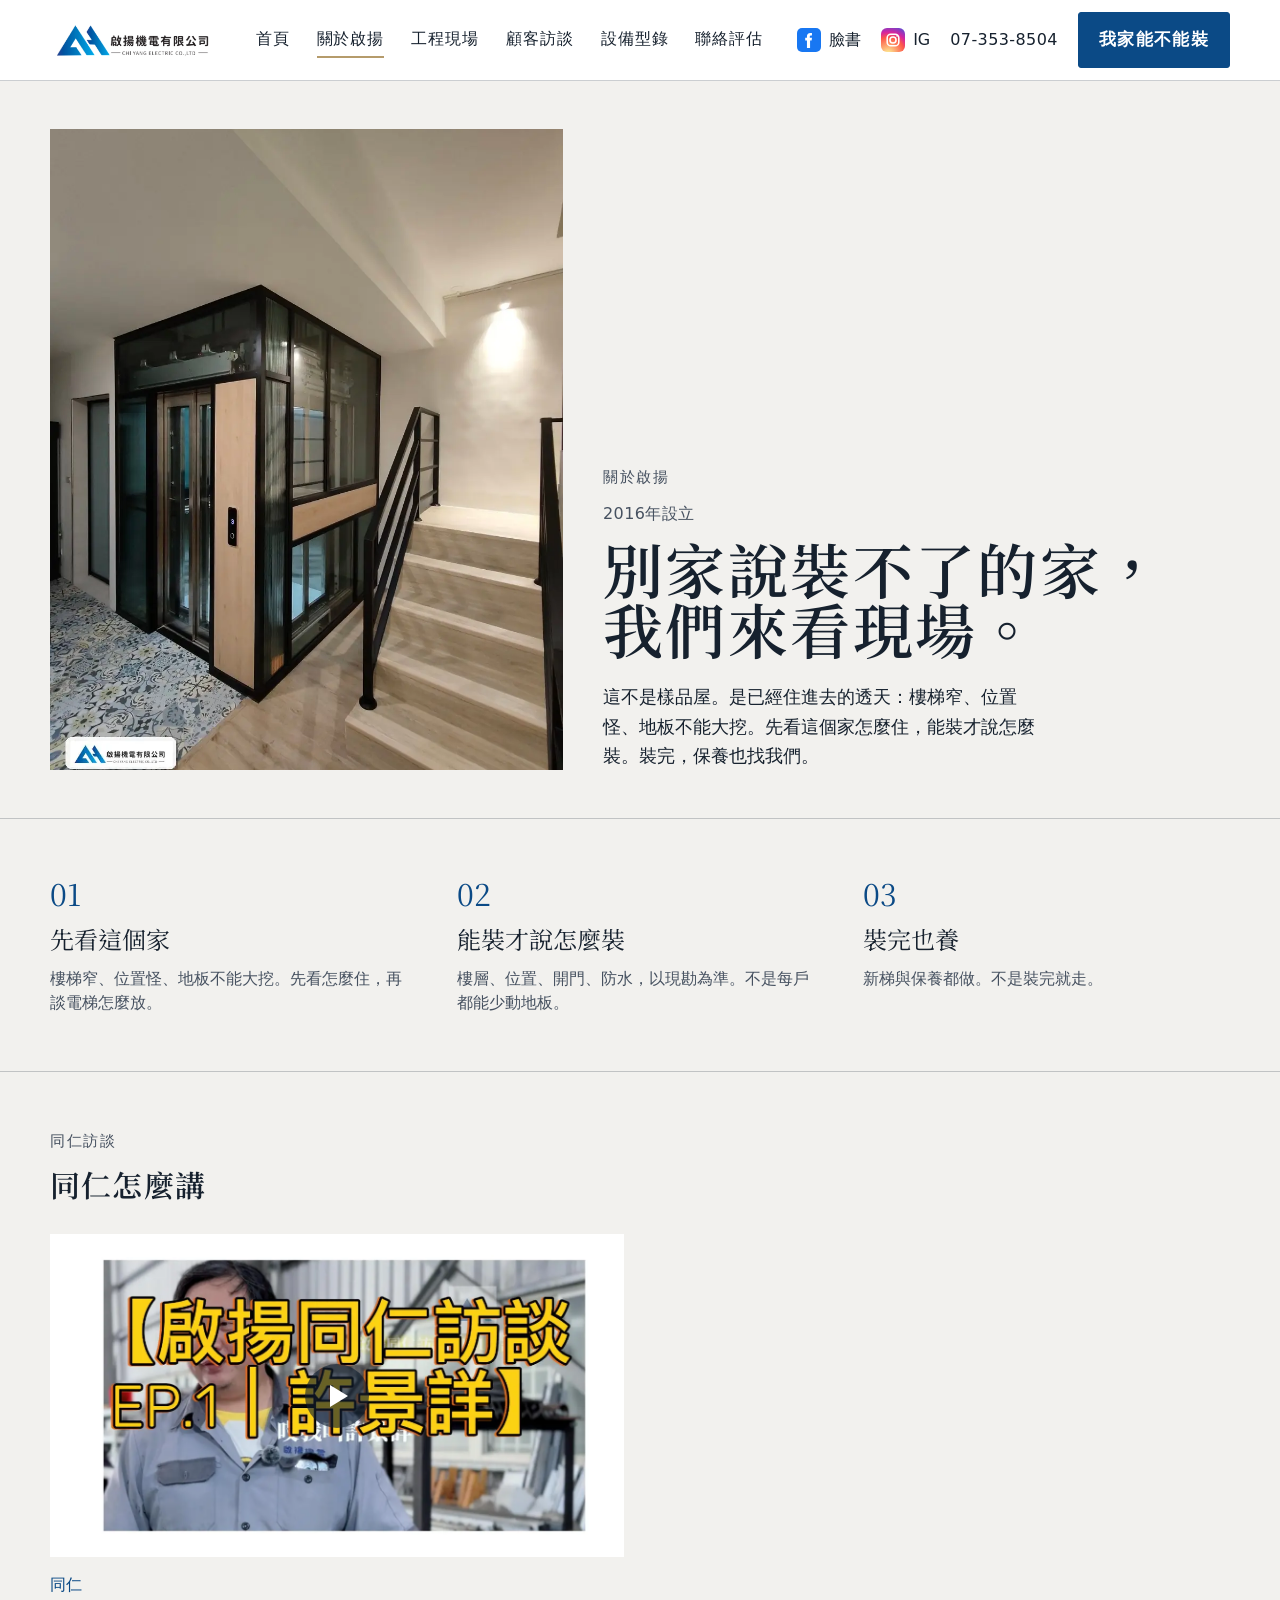
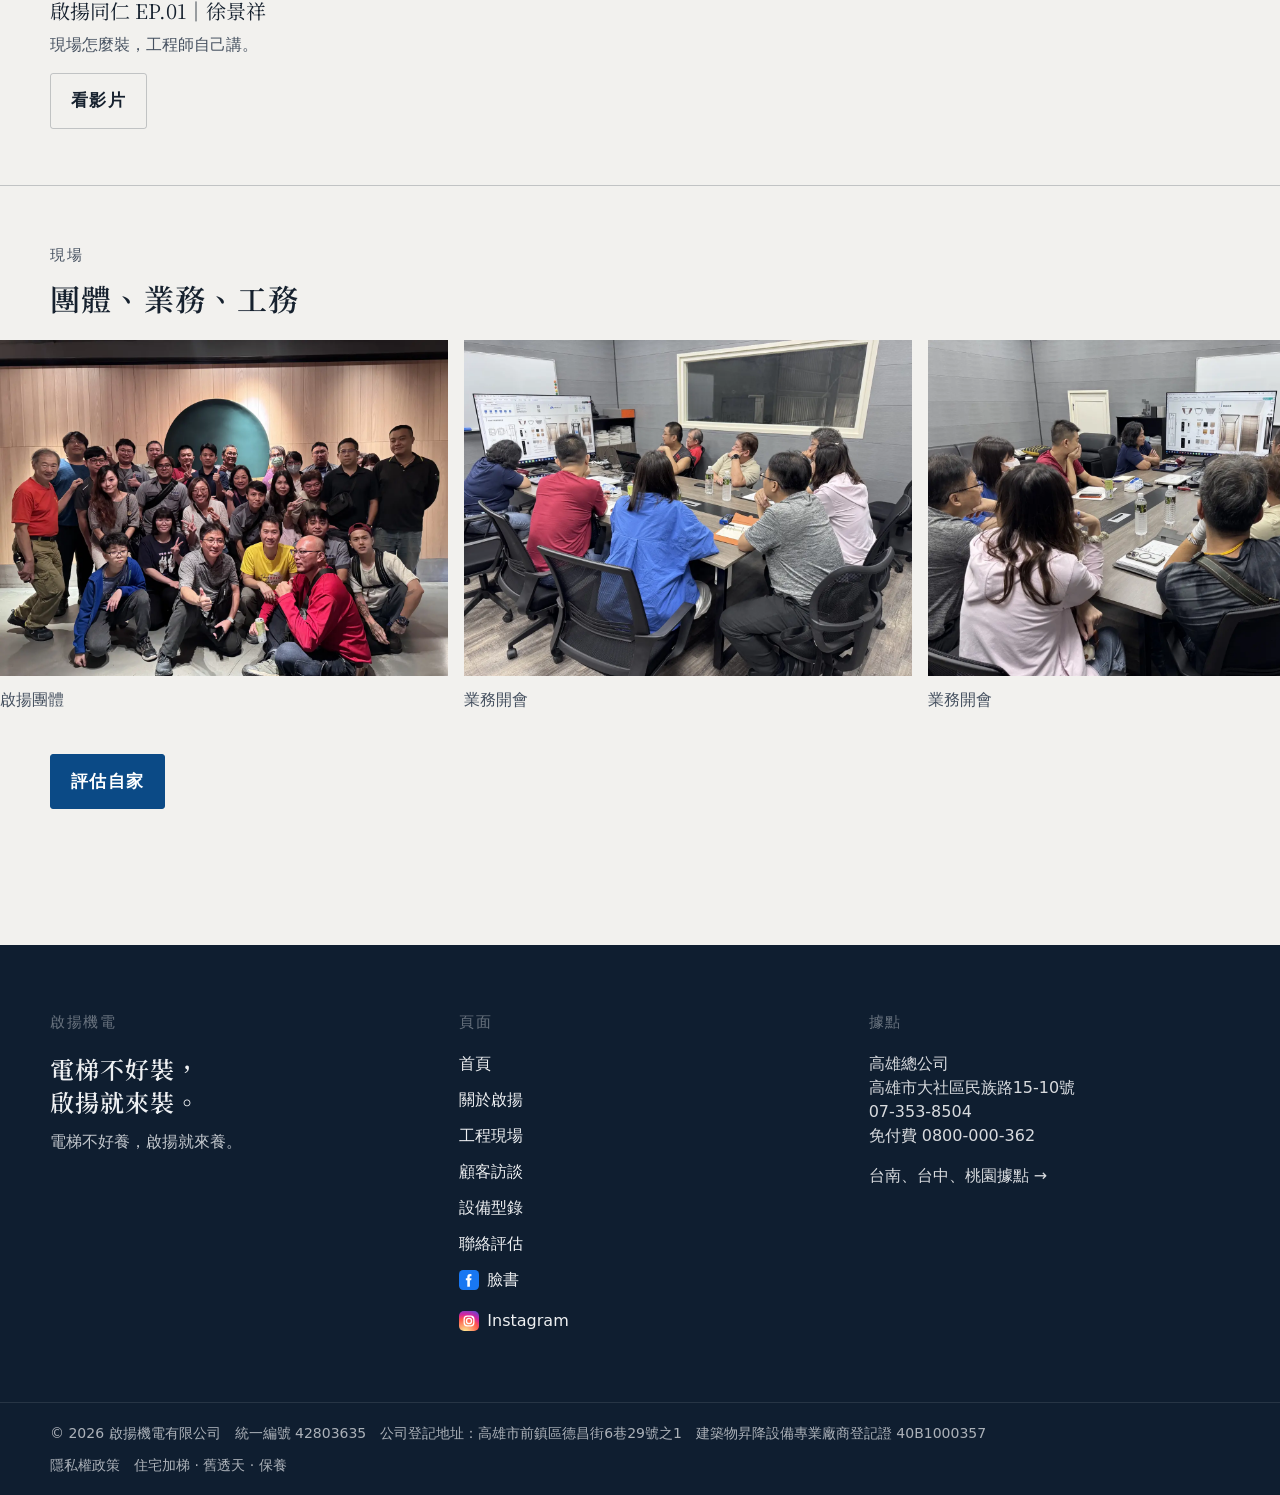
==== commit 9bc45eec: "Add Meta domain verification tag and registered address in footer Co-Authored-By: Claude Opus 5.5 <n" ====
--- a/about/index.html
+++ b/about/index.html
@@ -1,12 +1,13 @@
-<!DOCTYPE html><html lang="zh-Hant-TW"><head><meta charSet="utf-8"/><meta name="viewport" content="width=device-width, initial-scale=1"/><link rel="preload" as="image" href="/brand/chiyang-logo-lockup.png"/><link rel="preload" as="image" href="/images/branded/qy-040-finished-qy-logo.webp"/><link rel="preconnect" href="https://fonts.googleapis.com"/><link rel="preconnect" href="https://fonts.gstatic.com" crossorigin=""/><link rel="stylesheet" href="https://fonts.googleapis.com/css2?family=Noto+Serif+TC:wght@600;700&amp;display=swap" media="print" onload="this.media='all'"/><noscript><link rel="stylesheet" href="https://fonts.googleapis.com/css2?family=Noto+Serif+TC:wght@600;700&amp;display=swap"/></noscript><link rel="stylesheet" href="/assets/styles-v12.css" data-precedence="default"/><title>關於啟揚｜啟揚機電</title><meta name="description" content="舊透天、空間窄、地板不能大挖。電梯不好裝，啟揚就來裝；不好養，啟揚就來養。"/><meta name="theme-color" content="#ffffff"/><meta name="robots" content="index, follow"/><link rel="icon" type="image/svg+xml" href="/favicon.svg"/><link rel="apple-touch-icon" href="/brand/logo-square.jpg"/><link rel="canonical" href="https://chiyang9982.com.tw/about/"/><meta property="og:type" content="website"/><meta property="og:site_name" content="啟揚機電"/><meta property="og:locale" content="zh_TW"/><meta property="og:title" content="關於啟揚｜啟揚機電"/><meta property="og:description" content="舊透天、空間窄、地板不能大挖。電梯不好裝，啟揚就來裝；不好養，啟揚就來養。"/><meta property="og:url" content="https://chiyang9982.com.tw/about/"/><meta property="og:image" content="https://chiyang9982.com.tw/og.jpg?v=12"/><meta property="og:image:width" content="1200"/><meta property="og:image:height" content="630"/><meta name="twitter:card" content="summary_large_image"/><!-- Google tag (gtag.js) -->
-<script async src="https://www.googletagmanager.com/gtag/js?id=AW-854591160"></script>
+<!DOCTYPE html><html lang="zh-Hant-TW"><head><meta charSet="utf-8"/><meta name="viewport" content="width=device-width, initial-scale=1"/><link rel="preload" as="image" href="/brand/chiyang-logo-lockup.png"/><link rel="preload" as="image" href="/images/branded/qy-040-finished-qy-logo.webp"/><link rel="preconnect" href="https://fonts.googleapis.com"/><link rel="preconnect" href="https://fonts.gstatic.com" crossorigin=""/><link rel="stylesheet" href="https://fonts.googleapis.com/css2?family=Noto+Serif+TC:wght@600;700&amp;display=swap&amp;text=-.012345678BEGIPagmnrst%C2%A9%C2%B7%E2%86%92%E3%80%81%E3%80%82%E4%B8%80%E4%B8%8D%E4%B8%AD%E4%B8%BB%E4%B9%9F%E4%BA%86%E4%BB%81%E4%BB%98%E4%BB%A5%E4%BC%B0%E4%BD%8D%E4%BD%8F%E4%BE%86%E4%BF%9D%E5%80%8B%E5%80%91%E5%81%9A%E5%82%99%E5%85%88%E5%85%8D%E5%85%A7%E5%85%AC%E5%86%8D%E5%88%A5%E5%8A%A0%E5%8B%95%E5%8B%98%E5%8B%99%E5%8D%80%E5%8D%97%E5%8E%BB%E5%8F%B0%E5%8F%B8%E5%90%8C%E5%93%81%E5%95%86%E5%95%9F%E5%9C%92%E5%9C%98%E5%9C%B0%E5%9E%8B%E5%A0%B4%E5%A4%A7%E5%A4%A9%E5%A5%BD%E5%AE%85%E5%AE%8C%E5%AE%A2%E5%AE%B6%E5%AE%B9%E5%B0%88%E5%B0%91%E5%B0%B1%E5%B1%8B%E5%B1%A4%E5%B7%A5%E5%B7%B1%E5%B7%B2%E5%B8%82%E5%B8%AB%E5%B9%B4%E5%BB%A0%E5%BB%BA%E5%BD%B1%E5%BE%90%E6%80%8E%E6%80%AA%E6%88%91%E6%88%B6%E6%89%8D%E6%89%93%E6%89%BE%E6%8C%96%E6%8F%9A%E6%93%9A%E6%94%BE%E6%94%BF%E6%96%B0%E6%96%BC%E6%97%8F%E6%98%87%E6%98%AF%E6%99%AF%E6%9B%B8%E6%9C%83%E6%9C%89%E6%9D%BF%E6%A1%83%E6%A2%AF%E6%A5%AD%E6%A8%93%E6%A8%A3%E6%A9%9F%E6%AC%8A%E6%AF%8F%E6%B0%91%E6%B0%B4%E6%BA%96%E7%82%BA%E7%89%87%E7%89%A9%E7%8F%BE%E7%99%BB%E7%9A%84%E7%9C%8B%E7%A4%BE%E7%A5%A5%E7%A7%81%E7%A8%8B%E7%AA%84%E7%AB%8B%E7%AD%96%E7%AF%89%E7%B5%A1%E7%B5%B1%E7%B6%93%E7%B7%A8%E7%B8%BD%E7%BD%AE%E8%81%AF%E8%83%BD%E8%87%89%E8%87%AA%E8%87%B3%E8%88%87%E8%88%8A%E8%99%9F%E8%A3%9D%E8%A6%81%E8%A8%98%E8%A8%AA%E8%A8%AD%E8%A9%95%E8%A9%B1%E8%AA%AA%E8%AB%87%E8%AC%9B%E8%AD%89%E8%B2%BB%E8%B5%B0%E8%B7%AF%E8%B7%B3%E9%80%8F%E9%80%99%E9%80%B2%E9%83%BD%E9%8C%84%E9%96%80%E9%96%8B%E9%97%9C%E9%98%B2%E9%99%8D%E9%99%90%E9%9A%B1%E9%9B%84%E9%9B%BB%E9%9D%A2%E9%A0%81%E9%A1%A7%E9%A4%8A%E9%A6%96%E9%AB%94%E9%AB%98%E9%BA%BC%E9%BB%9E%EF%BC%8C%EF%BC%9A%EF%BD%9C" media="print" onload="this.media='all'"/><noscript><link rel="stylesheet" href="https://fonts.googleapis.com/css2?family=Noto+Serif+TC:wght@600;700&amp;display=swap&amp;text=-.012345678BEGIPagmnrst%C2%A9%C2%B7%E2%86%92%E3%80%81%E3%80%82%E4%B8%80%E4%B8%8D%E4%B8%AD%E4%B8%BB%E4%B9%9F%E4%BA%86%E4%BB%81%E4%BB%98%E4%BB%A5%E4%BC%B0%E4%BD%8D%E4%BD%8F%E4%BE%86%E4%BF%9D%E5%80%8B%E5%80%91%E5%81%9A%E5%82%99%E5%85%88%E5%85%8D%E5%85%A7%E5%85%AC%E5%86%8D%E5%88%A5%E5%8A%A0%E5%8B%95%E5%8B%98%E5%8B%99%E5%8D%80%E5%8D%97%E5%8E%BB%E5%8F%B0%E5%8F%B8%E5%90%8C%E5%93%81%E5%95%86%E5%95%9F%E5%9C%92%E5%9C%98%E5%9C%B0%E5%9E%8B%E5%A0%B4%E5%A4%A7%E5%A4%A9%E5%A5%BD%E5%AE%85%E5%AE%8C%E5%AE%A2%E5%AE%B6%E5%AE%B9%E5%B0%88%E5%B0%91%E5%B0%B1%E5%B1%8B%E5%B1%A4%E5%B7%A5%E5%B7%B1%E5%B7%B2%E5%B8%82%E5%B8%AB%E5%B9%B4%E5%BB%A0%E5%BB%BA%E5%BD%B1%E5%BE%90%E6%80%8E%E6%80%AA%E6%88%91%E6%88%B6%E6%89%8D%E6%89%93%E6%89%BE%E6%8C%96%E6%8F%9A%E6%93%9A%E6%94%BE%E6%94%BF%E6%96%B0%E6%96%BC%E6%97%8F%E6%98%87%E6%98%AF%E6%99%AF%E6%9B%B8%E6%9C%83%E6%9C%89%E6%9D%BF%E6%A1%83%E6%A2%AF%E6%A5%AD%E6%A8%93%E6%A8%A3%E6%A9%9F%E6%AC%8A%E6%AF%8F%E6%B0%91%E6%B0%B4%E6%BA%96%E7%82%BA%E7%89%87%E7%89%A9%E7%8F%BE%E7%99%BB%E7%9A%84%E7%9C%8B%E7%A4%BE%E7%A5%A5%E7%A7%81%E7%A8%8B%E7%AA%84%E7%AB%8B%E7%AD%96%E7%AF%89%E7%B5%A1%E7%B5%B1%E7%B6%93%E7%B7%A8%E7%B8%BD%E7%BD%AE%E8%81%AF%E8%83%BD%E8%87%89%E8%87%AA%E8%87%B3%E8%88%87%E8%88%8A%E8%99%9F%E8%A3%9D%E8%A6%81%E8%A8%98%E8%A8%AA%E8%A8%AD%E8%A9%95%E8%A9%B1%E8%AA%AA%E8%AB%87%E8%AC%9B%E8%AD%89%E8%B2%BB%E8%B5%B0%E8%B7%AF%E8%B7%B3%E9%80%8F%E9%80%99%E9%80%B2%E9%83%BD%E9%8C%84%E9%96%80%E9%96%8B%E9%97%9C%E9%98%B2%E9%99%8D%E9%99%90%E9%9A%B1%E9%9B%84%E9%9B%BB%E9%9D%A2%E9%A0%81%E9%A1%A7%E9%A4%8A%E9%A6%96%E9%AB%94%E9%AB%98%E9%BA%BC%E9%BB%9E%EF%BC%8C%EF%BC%9A%EF%BD%9C"/></noscript><link rel="stylesheet" href="/assets/styles-v12.css?v=38" data-precedence="default"/><title>關於啟揚｜啟揚機電</title><meta name="description" content="舊透天、空間窄、地板不能大挖。電梯不好裝，啟揚就來裝；不好養，啟揚就來養。"/><meta name="theme-color" content="#ffffff"/><meta name="robots" content="index, follow"/><link rel="icon" type="image/svg+xml" href="/favicon.svg"/><link rel="apple-touch-icon" href="/brand/logo-square.jpg"/><link rel="canonical" href="https://chiyang9982.com.tw/about/"/><meta property="og:type" content="website"/><meta property="og:site_name" content="啟揚機電"/><meta property="og:locale" content="zh_TW"/><meta property="og:title" content="關於啟揚｜啟揚機電"/><meta property="og:description" content="舊透天、空間窄、地板不能大挖。電梯不好裝，啟揚就來裝；不好養，啟揚就來養。"/><meta property="og:url" content="https://chiyang9982.com.tw/about/"/><meta property="og:image" content="https://chiyang9982.com.tw/og.jpg?v=13"/><meta property="og:image:width" content="1200"/><meta property="og:image:height" content="630"/><meta name="twitter:card" content="summary_large_image"/><!-- Google tag (gtag.js) -->
+<script>(function(){var d=0;function L(){if(d)return;d=1;var s=document.createElement("script");s.async=1;s.src="https://www.googletagmanager.com/gtag/js?id=AW-854591160";document.head.appendChild(s);}["pointerdown","keydown","touchstart","scroll"].forEach(function(t){addEventListener(t,L,{once:true,passive:true,capture:true});});addEventListener("load",function(){setTimeout(L,2500);});})();</script>
 <script>
 window.dataLayer=window.dataLayer||[];function gtag(){dataLayer.push(arguments);}
 gtag('js',new Date());gtag('config','AW-854591160');gtag('config','G-MY53ERRNRC');
 (function(){var FORM='AW-854591160/nziFCPHO0KcDELiNwJcD',PHONE='AW-854591160/a-zQCN6W4awdELiNwJcD',FR=/forms\.gle|docs\.google\.com\/forms/;
 document.addEventListener('click',function(e){var a=e.target&&e.target.closest?e.target.closest('a[href]'):null;if(!a)return;var h=a.getAttribute('href')||'';
 if(h.indexOf('tel:')===0){gtag('event','conversion',{send_to:PHONE});gtag('event','phone_click',{link_url:h});}
-else if(FR.test(h)){gtag('event','conversion',{send_to:FORM});gtag('event','form_click',{link_url:h});}},true);
+else if(FR.test(h)){gtag('event','form_click',{link_url:h});}
+else if(/facebook\.com|instagram\.com/.test(h)){gtag('event','social_click',{link_url:h,link_text:(a.innerText||a.getAttribute('aria-label')||'').trim().slice(0,40)});}},true);
 document.addEventListener('submit',function(e){var f=e.target;if(f&&FR.test(f.action||'')){gtag('event','conversion',{send_to:FORM});gtag('event','generate_lead');}},true);})();
 </script>
-</head><body><a class="skip-link" href="#main">跳至主要內容</a><header class="border-b border-line bg-bg md:sticky md:top-0 md:z-40"><div class="shell flex items-center justify-between gap-4 py-3"><a href="/" class="flex items-center no-underline"><img src="/brand/chiyang-logo-lockup.png" alt="啟揚機電有限公司" width="180" height="50" class="h-11 w-auto"/></a><nav class="hidden items-center gap-8 md:flex" aria-label="主要導覽"><a href="/" class="text-base tracking-wide no-underline hover:text-seal">首頁</a><a class="text-base tracking-wide no-underline hover:text-seal active" href="/about" data-status="active" aria-current="page">關於啟揚</a><a href="/cases" class="text-base tracking-wide no-underline hover:text-seal">工程現場</a><a href="/stories" class="text-base tracking-wide no-underline hover:text-seal">顧客訪談</a><a href="/equipment" class="text-base tracking-wide no-underline hover:text-seal">設備型錄</a><a href="/contact" class="text-base tracking-wide no-underline hover:text-seal">聯絡評估</a></nav><div class="hidden items-center gap-5 md:flex"><a href="https://www.facebook.com/profile.php?id=100064054864315" target="_blank" rel="noopener noreferrer" class="inline-flex items-center gap-2 no-underline hover:opacity-80" aria-label="啟揚機電臉書"><svg viewBox="0 0 24 24" class="h-6 w-6" aria-hidden="true"><rect width="24" height="24" rx="5" fill="#1877F2"></rect><path fill="#fff" d="M15.12 12.43h-2.05V20h-3.12v-7.57H8.2v-2.66h1.75V8.3c0-1.73 1.04-3.36 3.46-3.36.7 0 1.54.12 1.54.12v2.4h-.87c-.98 0-1.29.61-1.29 1.24v1.07h2.2l-.35 2.66z"></path></svg><span class="text-base">臉書</span></a><a href="https://www.instagram.com/chiyang.elevator/" target="_blank" rel="noopener noreferrer" class="inline-flex items-center gap-2 no-underline hover:opacity-80" aria-label="啟揚機電 Instagram"><svg viewBox="0 0 24 24" class="h-6 w-6" aria-hidden="true"><defs><radialGradient id="_R_2ml6_" cx="30%" cy="107%" r="150%"><stop offset="0%" stop-color="#fdf497"></stop><stop offset="45%" stop-color="#fd5949"></stop><stop offset="60%" stop-color="#d6249f"></stop><stop offset="90%" stop-color="#285AEB"></stop></radialGradient></defs><rect width="24" height="24" rx="6" fill="url(#_R_2ml6_)"></rect><rect x="6.2" y="6.2" width="11.6" height="11.6" rx="3.6" fill="none" stroke="#fff" stroke-width="1.55"></rect><circle cx="12" cy="12" r="3.05" fill="none" stroke="#fff" stroke-width="1.55"></circle><circle cx="16.15" cy="7.85" r="0.9" fill="#fff"></circle></svg><span class="text-base">IG</span></a><a href="tel:+88673538504" class="text-base tracking-wide no-underline">07-353-8504</a><a href="/contact#lead" class="btn btn-primary">我家能不能裝</a></div></div><nav class="mnav" aria-label="主要導覽"><a href="/">首頁</a><a href="/about" aria-current="page">關於</a><a href="/cases">現場</a><a href="/stories">訪談</a><a href="/equipment">型錄</a><a href="/contact">聯絡</a></nav></header><!--$--><main id="main" class="pb-20"><section class="border-b border-line"><div class="shell grid items-end gap-10 py-12 lg:grid-cols-[0.9fr_1.1fr]"><div class="crop"><span class="crop-mark crop-tl"></span><span class="crop-mark crop-tr"></span><span class="crop-mark crop-bl"></span><span class="crop-mark crop-br"></span><img src="/images/branded/qy-040-finished-qy-logo.webp" alt="樓梯旁加裝電梯的完成畫面" width="1100" height="1122" class="aspect-[4/5] w-full object-cover"/></div><div><p class="kicker">關於啟揚</p><p class="mt-3 text-base tracking-wide text-fg-muted">2016年設立</p><h1 class="display mt-3 text-5xl sm:text-6xl">別家說裝不了的家，我們來看現場。</h1><p class="mt-6 max-w-md text-lg leading-relaxed">這不是樣品屋。是已經住進去的透天：樓梯窄、位置怪、地板不能大挖。先看這個家怎麼住，能裝才說怎麼裝。裝完，保養也找我們。</p></div></div></section><section class="border-b border-line py-14"><div class="shell grid gap-10 lg:grid-cols-3"><article><p class="font-display text-3xl text-seal">01</p><h2 class="mt-3 font-display text-2xl">先看這個家</h2><p class="mt-3 text-base text-fg-muted">樓梯窄、位置怪、地板不能大挖。先看怎麼住，再談電梯怎麼放。</p></article><article><p class="font-display text-3xl text-seal">02</p><h2 class="mt-3 font-display text-2xl">能裝才說怎麼裝</h2><p class="mt-3 text-base text-fg-muted">樓層、位置、開門、防水，以現勘為準。不是每戶都能少動地板。</p></article><article><p class="font-display text-3xl text-seal">03</p><h2 class="mt-3 font-display text-2xl">裝完也養</h2><p class="mt-3 text-base text-fg-muted">新梯與保養都做。不是裝完就走。</p></article></div></section><section id="stories" class="border-b border-line py-14"><div class="shell"><p class="kicker">同仁訪談</p><h2 class="display mt-3 text-3xl">同仁怎麼講</h2><div class="mt-8 grid gap-8 sm:grid-cols-2"><article><div class="crop"><span class="crop-mark crop-tl"></span><span class="crop-mark crop-tr"></span><span class="crop-mark crop-bl"></span><span class="crop-mark crop-br"></span><a href="https://www.facebook.com/reel/1033082013055204" target="_blank" rel="noopener noreferrer" class="relative block no-underline"><img src="/images/stories/ep01-cover.webp" alt="啟揚同仁 EP.01｜徐景祥" width="1200" height="675" class="aspect-video w-full object-cover" loading="lazy"/><span class="play-mark" aria-hidden="true"><span class="play-mark-tri"></span></span><span class="sr-only">看影片</span></a></div><p class="mt-4 text-base text-seal">同仁</p><h3 class="font-display text-xl">啟揚同仁 EP.01｜徐景祥</h3><p class="mt-2 text-base text-fg-muted">現場怎麼裝，工程師自己講。</p><a href="https://www.facebook.com/reel/1033082013055204" target="_blank" rel="noopener noreferrer" class="btn btn-ghost mt-4">看影片</a></article></div></div></section><section class="py-14"><div class="shell mb-6"><p class="kicker">現場</p><h2 class="display mt-3 text-3xl">團體、業務、工務</h2></div><div class="reel" aria-label="公司照片"><div class="reel-track"><figure><img src="/images/team/IMG_3556.webp" alt="啟揚團體" width="1400" height="1050" loading="lazy" decoding="async"/><figcaption>啟揚團體</figcaption></figure><figure><img src="/images/team/sales-3589.webp" alt="業務開會" width="1400" height="1050" loading="lazy" decoding="async"/><figcaption>業務開會</figcaption></figure><figure><img src="/images/team/sales-3590.webp" alt="業務開會" width="1400" height="1050" loading="lazy" decoding="async"/><figcaption>業務開會</figcaption></figure><figure><img src="/images/team/sales-3591.webp" alt="業務開會" width="1400" height="1050" loading="lazy" decoding="async"/><figcaption>業務開會</figcaption></figure><figure><img src="/images/team/sales-meeting.webp" alt="工務開會" width="1400" height="1050" loading="lazy" decoding="async"/><figcaption>工務開會</figcaption></figure><figure><img src="/images/team/works-3586.webp" alt="工務開會" width="1400" height="1050" loading="lazy" decoding="async"/><figcaption>工務開會</figcaption></figure><figure><img src="/images/team/works-3584.webp" alt="工務開會" width="1400" height="1050" loading="lazy" decoding="async"/><figcaption>工務開會</figcaption></figure><figure><img src="/images/team/works-3577.webp" alt="工務開會" width="1400" height="1050" loading="lazy" decoding="async"/><figcaption>工務開會</figcaption></figure><figure><img src="/images/team/works-3569.webp" alt="工務開會" width="1400" height="1050" loading="lazy" decoding="async"/><figcaption>工務開會</figcaption></figure><figure><img src="/images/team/IMG_3579.webp" alt="工務開會" width="1400" height="1050" loading="lazy" decoding="async"/><figcaption>工務開會</figcaption></figure><figure><img src="/images/team/IMG_3556.webp" alt="啟揚團體" width="1400" height="1050" loading="lazy" decoding="async"/><figcaption>啟揚團體</figcaption></figure><figure><img src="/images/team/sales-3589.webp" alt="業務開會" width="1400" height="1050" loading="lazy" decoding="async"/><figcaption>業務開會</figcaption></figure><figure><img src="/images/team/sales-3590.webp" alt="業務開會" width="1400" height="1050" loading="lazy" decoding="async"/><figcaption>業務開會</figcaption></figure><figure><img src="/images/team/sales-3591.webp" alt="業務開會" width="1400" height="1050" loading="lazy" decoding="async"/><figcaption>業務開會</figcaption></figure><figure><img src="/images/team/sales-meeting.webp" alt="工務開會" width="1400" height="1050" loading="lazy" decoding="async"/><figcaption>工務開會</figcaption></figure><figure><img src="/images/team/works-3586.webp" alt="工務開會" width="1400" height="1050" loading="lazy" decoding="async"/><figcaption>工務開會</figcaption></figure><figure><img src="/images/team/works-3584.webp" alt="工務開會" width="1400" height="1050" loading="lazy" decoding="async"/><figcaption>工務開會</figcaption></figure><figure><img src="/images/team/works-3577.webp" alt="工務開會" width="1400" height="1050" loading="lazy" decoding="async"/><figcaption>工務開會</figcaption></figure><figure><img src="/images/team/works-3569.webp" alt="工務開會" width="1400" height="1050" loading="lazy" decoding="async"/><figcaption>工務開會</figcaption></figure><figure><img src="/images/team/IMG_3579.webp" alt="工務開會" width="1400" height="1050" loading="lazy" decoding="async"/><figcaption>工務開會</figcaption></figure></div></div><div class="shell mt-10"><a href="/contact#lead" class="btn btn-primary">評估自家</a></div></section></main><!--/$--><footer class="bg-bg-ink text-fg-on-ink"><div class="shell grid gap-12 py-16 md:grid-cols-3"><div><p class="kicker text-fg-on-ink/40">啟揚機電</p><p class="display mt-4 text-2xl leading-snug">電梯不好裝，<br/>啟揚就來裝。</p><p class="mt-3 text-base text-fg-on-ink/80">電梯不好養，<!-- -->啟揚就來養。</p></div><div><p class="kicker text-fg-on-ink/40">頁面</p><ul class="mt-4 space-y-3 text-base"><li><a href="/" class="no-underline hover:text-seal">首頁</a></li><li><a class="no-underline hover:text-seal active" href="/about" data-status="active" aria-current="page">關於啟揚</a></li><li><a href="/cases" class="no-underline hover:text-seal">工程現場</a></li><li><a href="/stories" class="no-underline hover:text-seal">顧客訪談</a></li><li><a href="/equipment" class="no-underline hover:text-seal">設備型錄</a></li><li><a href="/contact" class="no-underline hover:text-seal">聯絡評估</a></li><li><a href="https://www.facebook.com/profile.php?id=100064054864315" target="_blank" rel="noopener noreferrer" class="inline-flex items-center gap-2 no-underline hover:opacity-90"><svg viewBox="0 0 24 24" class="h-5 w-5" aria-hidden="true"><rect width="24" height="24" rx="5" fill="#1877F2"></rect><path fill="#fff" d="M15.12 12.43h-2.05V20h-3.12v-7.57H8.2v-2.66h1.75V8.3c0-1.73 1.04-3.36 3.46-3.36.7 0 1.54.12 1.54.12v2.4h-.87c-.98 0-1.29.61-1.29 1.24v1.07h2.2l-.35 2.66z"></path></svg>臉書</a></li><li><a href="https://www.instagram.com/chiyang.elevator/" target="_blank" rel="noopener noreferrer" class="inline-flex items-center gap-2 no-underline hover:opacity-90"><svg viewBox="0 0 24 24" class="h-5 w-5" aria-hidden="true"><defs><radialGradient id="_R_32j56_" cx="30%" cy="107%" r="150%"><stop offset="0%" stop-color="#fdf497"></stop><stop offset="45%" stop-color="#fd5949"></stop><stop offset="60%" stop-color="#d6249f"></stop><stop offset="90%" stop-color="#285AEB"></stop></radialGradient></defs><rect width="24" height="24" rx="6" fill="url(#_R_32j56_)"></rect><rect x="6.2" y="6.2" width="11.6" height="11.6" rx="3.6" fill="none" stroke="#fff" stroke-width="1.55"></rect><circle cx="12" cy="12" r="3.05" fill="none" stroke="#fff" stroke-width="1.55"></circle><circle cx="16.15" cy="7.85" r="0.9" fill="#fff"></circle></svg>Instagram</a></li></ul></div><div><p class="kicker text-fg-on-ink/40">據點</p><ul class="mt-4 space-y-4 text-base text-fg-on-ink/90"><li><p>高雄總公司</p><a href="https://www.google.com/maps/search/?api=1&amp;query=%E9%AB%98%E9%9B%84%E5%B8%82%E5%A4%A7%E7%A4%BE%E5%8D%80%E6%B0%91%E6%97%8F%E8%B7%AF15-10%E8%99%9F" target="_blank" rel="noopener noreferrer" class="no-underline hover:text-seal">高雄市大社區民族路15-10號</a><p><a href="tel:+88673538504" class="no-underline hover:text-seal">07-353-8504</a></p><p><a href="tel:0800000362" class="no-underline hover:text-seal">免付費 <!-- -->0800-000-362</a></p></li><li><a href="/contact" class="no-underline hover:text-seal">台南、台中、桃園據點 →</a></li></ul></div></div><div class="border-t border-white/10"><p class="shell flex flex-wrap items-center justify-between gap-3 py-5 text-sm text-fg-on-ink/70"><span>© <!-- -->2026<!-- --> <!-- -->啟揚機電有限公司<!-- -->　統一編號 42803635　建築物昇降設備專業廠商登記證 40B1000357</span><span><a href="/privacy" class="no-underline hover:text-seal">隱私權政策</a>　住宅加梯 · 舊透天 · 保養</span></p></div></footer><nav class="dock" aria-label="現場快捷"><a href="tel:+88673538504">打電話</a><a href="/cases">看現場</a><a href="/contact#lead" class="dock-go">能不能裝</a></nav></body></html>+</head><body><a class="skip-link" href="#main">跳至主要內容</a><header class="border-b border-line bg-bg md:sticky md:top-0 md:z-40"><div class="shell flex items-center justify-between gap-4 py-3"><a href="/" class="flex items-center no-underline"><img src="/brand/chiyang-logo-lockup.png" alt="啟揚機電有限公司" width="180" height="50" class="h-11 w-auto"/></a><nav class="hidden items-center gap-8 md:flex" aria-label="主要導覽"><a href="/" class="text-base tracking-wide no-underline hover:text-seal">首頁</a><a class="text-base tracking-wide no-underline hover:text-seal active" href="/about" data-status="active" aria-current="page">關於啟揚</a><a href="/cases" class="text-base tracking-wide no-underline hover:text-seal">工程現場</a><a href="/stories" class="text-base tracking-wide no-underline hover:text-seal">顧客訪談</a><a href="/equipment" class="text-base tracking-wide no-underline hover:text-seal">設備型錄</a><a href="/contact" class="text-base tracking-wide no-underline hover:text-seal">聯絡評估</a></nav><div class="hidden items-center gap-5 md:flex"><a href="https://www.facebook.com/profile.php?id=100064054864315" target="_blank" rel="noopener noreferrer" class="inline-flex items-center gap-2 no-underline hover:opacity-80" aria-label="啟揚機電臉書"><svg viewBox="0 0 24 24" class="h-6 w-6" aria-hidden="true"><rect width="24" height="24" rx="5" fill="#1877F2"></rect><path fill="#fff" d="M15.12 12.43h-2.05V20h-3.12v-7.57H8.2v-2.66h1.75V8.3c0-1.73 1.04-3.36 3.46-3.36.7 0 1.54.12 1.54.12v2.4h-.87c-.98 0-1.29.61-1.29 1.24v1.07h2.2l-.35 2.66z"></path></svg><span class="text-base">臉書</span></a><a href="https://www.instagram.com/chiyang.elevator/" target="_blank" rel="noopener noreferrer" class="inline-flex items-center gap-2 no-underline hover:opacity-80" aria-label="啟揚機電 Instagram"><svg viewBox="0 0 24 24" class="h-6 w-6" aria-hidden="true"><defs><radialGradient id="_R_2ml6_" cx="30%" cy="107%" r="150%"><stop offset="0%" stop-color="#fdf497"></stop><stop offset="45%" stop-color="#fd5949"></stop><stop offset="60%" stop-color="#d6249f"></stop><stop offset="90%" stop-color="#285AEB"></stop></radialGradient></defs><rect width="24" height="24" rx="6" fill="url(#_R_2ml6_)"></rect><rect x="6.2" y="6.2" width="11.6" height="11.6" rx="3.6" fill="none" stroke="#fff" stroke-width="1.55"></rect><circle cx="12" cy="12" r="3.05" fill="none" stroke="#fff" stroke-width="1.55"></circle><circle cx="16.15" cy="7.85" r="0.9" fill="#fff"></circle></svg><span class="text-base">IG</span></a><a href="tel:+88673538504" class="text-base tracking-wide no-underline">07-353-8504</a><a href="/contact#lead" class="btn btn-primary">我家能不能裝</a></div></div><nav class="mnav" aria-label="主要導覽"><a href="/">首頁</a><a href="/about" aria-current="page">關於</a><a href="/cases">現場</a><a href="/stories">訪談</a><a href="/equipment">型錄</a><a href="/contact">聯絡</a></nav></header><!--$--><main id="main" class="pb-20"><section class="border-b border-line"><div class="shell grid items-end gap-10 py-12 lg:grid-cols-[0.9fr_1.1fr]"><div class="crop"><span class="crop-mark crop-tl"></span><span class="crop-mark crop-tr"></span><span class="crop-mark crop-bl"></span><span class="crop-mark crop-br"></span><img src="/images/branded/qy-040-finished-qy-logo.webp" alt="樓梯旁加裝電梯的完成畫面" width="1100" height="1122" class="aspect-[4/5] w-full object-cover"/></div><div><p class="kicker">關於啟揚</p><p class="mt-3 text-base tracking-wide text-fg-muted">2016年設立</p><h1 class="display mt-3 text-5xl sm:text-6xl">別家說裝不了的家，我們來看現場。</h1><p class="mt-6 max-w-md text-lg leading-relaxed">這不是樣品屋。是已經住進去的透天：樓梯窄、位置怪、地板不能大挖。先看這個家怎麼住，能裝才說怎麼裝。裝完，保養也找我們。</p></div></div></section><section class="border-b border-line py-14"><div class="shell grid gap-10 lg:grid-cols-3"><article><p class="font-display text-3xl text-seal">01</p><h2 class="mt-3 font-display text-2xl">先看這個家</h2><p class="mt-3 text-base text-fg-muted">樓梯窄、位置怪、地板不能大挖。先看怎麼住，再談電梯怎麼放。</p></article><article><p class="font-display text-3xl text-seal">02</p><h2 class="mt-3 font-display text-2xl">能裝才說怎麼裝</h2><p class="mt-3 text-base text-fg-muted">樓層、位置、開門、防水，以現勘為準。不是每戶都能少動地板。</p></article><article><p class="font-display text-3xl text-seal">03</p><h2 class="mt-3 font-display text-2xl">裝完也養</h2><p class="mt-3 text-base text-fg-muted">新梯與保養都做。不是裝完就走。</p></article></div></section><section id="stories" class="border-b border-line py-14"><div class="shell"><p class="kicker">同仁訪談</p><h2 class="display mt-3 text-3xl">同仁怎麼講</h2><div class="mt-8 grid gap-8 sm:grid-cols-2"><article><div class="crop"><span class="crop-mark crop-tl"></span><span class="crop-mark crop-tr"></span><span class="crop-mark crop-bl"></span><span class="crop-mark crop-br"></span><a href="https://www.facebook.com/reel/1033082013055204" target="_blank" rel="noopener noreferrer" class="relative block no-underline"><img src="/images/stories/ep01-cover.webp" alt="啟揚同仁 EP.01｜徐景祥" width="1200" height="675" class="aspect-video w-full object-cover" loading="lazy"/><span class="play-mark" aria-hidden="true"><span class="play-mark-tri"></span></span><span class="sr-only">看影片</span></a></div><p class="mt-4 text-base text-seal">同仁</p><h3 class="font-display text-xl">啟揚同仁 EP.01｜徐景祥</h3><p class="mt-2 text-base text-fg-muted">現場怎麼裝，工程師自己講。</p><a href="https://www.facebook.com/reel/1033082013055204" target="_blank" rel="noopener noreferrer" class="btn btn-ghost mt-4">看影片</a></article></div></div></section><section class="py-14"><div class="shell mb-6"><p class="kicker">現場</p><h2 class="display mt-3 text-3xl">團體、業務、工務</h2></div><div class="reel" aria-label="公司照片"><div class="reel-track"><figure><img src="/images/team/IMG_3556.webp" alt="啟揚團體" width="1400" height="1050" loading="lazy" decoding="async"/><figcaption>啟揚團體</figcaption></figure><figure><img src="/images/team/sales-3589.webp" alt="業務開會" width="1400" height="1050" loading="lazy" decoding="async"/><figcaption>業務開會</figcaption></figure><figure><img src="/images/team/sales-3590.webp" alt="業務開會" width="1400" height="1050" loading="lazy" decoding="async"/><figcaption>業務開會</figcaption></figure><figure><img src="/images/team/sales-3591.webp" alt="業務開會" width="1400" height="1050" loading="lazy" decoding="async"/><figcaption>業務開會</figcaption></figure><figure><img src="/images/team/sales-meeting.webp" alt="工務開會" width="1400" height="1050" loading="lazy" decoding="async"/><figcaption>工務開會</figcaption></figure><figure><img src="/images/team/works-3586.webp" alt="工務開會" width="1400" height="1050" loading="lazy" decoding="async"/><figcaption>工務開會</figcaption></figure><figure><img src="/images/team/works-3584.webp" alt="工務開會" width="1400" height="1050" loading="lazy" decoding="async"/><figcaption>工務開會</figcaption></figure><figure><img src="/images/team/works-3577.webp" alt="工務開會" width="1400" height="1050" loading="lazy" decoding="async"/><figcaption>工務開會</figcaption></figure><figure><img src="/images/team/works-3569.webp" alt="工務開會" width="1400" height="1050" loading="lazy" decoding="async"/><figcaption>工務開會</figcaption></figure><figure><img src="/images/team/IMG_3579.webp" alt="工務開會" width="1400" height="1050" loading="lazy" decoding="async"/><figcaption>工務開會</figcaption></figure><figure><img src="/images/team/IMG_3556.webp" alt="啟揚團體" width="1400" height="1050" loading="lazy" decoding="async"/><figcaption>啟揚團體</figcaption></figure><figure><img src="/images/team/sales-3589.webp" alt="業務開會" width="1400" height="1050" loading="lazy" decoding="async"/><figcaption>業務開會</figcaption></figure><figure><img src="/images/team/sales-3590.webp" alt="業務開會" width="1400" height="1050" loading="lazy" decoding="async"/><figcaption>業務開會</figcaption></figure><figure><img src="/images/team/sales-3591.webp" alt="業務開會" width="1400" height="1050" loading="lazy" decoding="async"/><figcaption>業務開會</figcaption></figure><figure><img src="/images/team/sales-meeting.webp" alt="工務開會" width="1400" height="1050" loading="lazy" decoding="async"/><figcaption>工務開會</figcaption></figure><figure><img src="/images/team/works-3586.webp" alt="工務開會" width="1400" height="1050" loading="lazy" decoding="async"/><figcaption>工務開會</figcaption></figure><figure><img src="/images/team/works-3584.webp" alt="工務開會" width="1400" height="1050" loading="lazy" decoding="async"/><figcaption>工務開會</figcaption></figure><figure><img src="/images/team/works-3577.webp" alt="工務開會" width="1400" height="1050" loading="lazy" decoding="async"/><figcaption>工務開會</figcaption></figure><figure><img src="/images/team/works-3569.webp" alt="工務開會" width="1400" height="1050" loading="lazy" decoding="async"/><figcaption>工務開會</figcaption></figure><figure><img src="/images/team/IMG_3579.webp" alt="工務開會" width="1400" height="1050" loading="lazy" decoding="async"/><figcaption>工務開會</figcaption></figure></div></div><div class="shell mt-10"><a href="/contact#lead" class="btn btn-primary">評估自家</a></div></section></main><!--/$--><footer class="bg-bg-ink text-fg-on-ink"><div class="shell grid gap-12 py-16 md:grid-cols-3"><div><p class="kicker text-fg-on-ink/40">啟揚機電</p><p class="display mt-4 text-2xl leading-snug">電梯不好裝，<br/>啟揚就來裝。</p><p class="mt-3 text-base text-fg-on-ink/80">電梯不好養，<!-- -->啟揚就來養。</p></div><div><p class="kicker text-fg-on-ink/40">頁面</p><ul class="mt-4 space-y-3 text-base"><li><a href="/" class="no-underline hover:text-seal">首頁</a></li><li><a class="no-underline hover:text-seal active" href="/about" data-status="active" aria-current="page">關於啟揚</a></li><li><a href="/cases" class="no-underline hover:text-seal">工程現場</a></li><li><a href="/stories" class="no-underline hover:text-seal">顧客訪談</a></li><li><a href="/equipment" class="no-underline hover:text-seal">設備型錄</a></li><li><a href="/contact" class="no-underline hover:text-seal">聯絡評估</a></li><li><a href="https://www.facebook.com/profile.php?id=100064054864315" target="_blank" rel="noopener noreferrer" class="inline-flex items-center gap-2 no-underline hover:opacity-90"><svg viewBox="0 0 24 24" class="h-5 w-5" aria-hidden="true"><rect width="24" height="24" rx="5" fill="#1877F2"></rect><path fill="#fff" d="M15.12 12.43h-2.05V20h-3.12v-7.57H8.2v-2.66h1.75V8.3c0-1.73 1.04-3.36 3.46-3.36.7 0 1.54.12 1.54.12v2.4h-.87c-.98 0-1.29.61-1.29 1.24v1.07h2.2l-.35 2.66z"></path></svg>臉書</a></li><li><a href="https://www.instagram.com/chiyang.elevator/" target="_blank" rel="noopener noreferrer" class="inline-flex items-center gap-2 no-underline hover:opacity-90"><svg viewBox="0 0 24 24" class="h-5 w-5" aria-hidden="true"><defs><radialGradient id="_R_32j56_" cx="30%" cy="107%" r="150%"><stop offset="0%" stop-color="#fdf497"></stop><stop offset="45%" stop-color="#fd5949"></stop><stop offset="60%" stop-color="#d6249f"></stop><stop offset="90%" stop-color="#285AEB"></stop></radialGradient></defs><rect width="24" height="24" rx="6" fill="url(#_R_32j56_)"></rect><rect x="6.2" y="6.2" width="11.6" height="11.6" rx="3.6" fill="none" stroke="#fff" stroke-width="1.55"></rect><circle cx="12" cy="12" r="3.05" fill="none" stroke="#fff" stroke-width="1.55"></circle><circle cx="16.15" cy="7.85" r="0.9" fill="#fff"></circle></svg>Instagram</a></li></ul></div><div><p class="kicker text-fg-on-ink/40">據點</p><ul class="mt-4 space-y-4 text-base text-fg-on-ink/90"><li><p>高雄總公司</p><a href="https://www.google.com/maps/search/?api=1&amp;query=%E9%AB%98%E9%9B%84%E5%B8%82%E5%A4%A7%E7%A4%BE%E5%8D%80%E6%B0%91%E6%97%8F%E8%B7%AF15-10%E8%99%9F" target="_blank" rel="noopener noreferrer" class="no-underline hover:text-seal">高雄市大社區民族路15-10號</a><p><a href="tel:+88673538504" class="no-underline hover:text-seal">07-353-8504</a></p><p><a href="tel:0800000362" class="no-underline hover:text-seal">免付費 <!-- -->0800-000-362</a></p></li><li><a href="/contact" class="no-underline hover:text-seal">台南、台中、桃園據點 →</a></li></ul></div></div><div class="border-t border-white/10"><p class="shell flex flex-wrap items-center justify-between gap-3 py-5 text-sm text-fg-on-ink/70"><span>© <!-- -->2026<!-- --> <!-- -->啟揚機電有限公司<!-- -->　統一編號 42803635　公司登記地址：高雄市前鎮區德昌街6巷29號之1　建築物昇降設備專業廠商登記證 40B1000357</span><span><a href="/privacy" class="no-underline hover:text-seal">隱私權政策</a>　住宅加梯 · 舊透天 · 保養</span></p></div></footer><nav class="dock" aria-label="現場快捷"><a href="tel:+88673538504">打電話</a><a href="/cases">看現場</a><a href="/contact#lead" class="dock-go">能不能裝</a></nav><script src="/assets/zoom.js?v=1" defer></script></body></html>
--- a/assets/styles-v12.css
+++ b/assets/styles-v12.css
@@ -51,3 +51,21 @@
 @media (max-width:1279px){header>.shell>div:last-child a[href*="facebook.com"],header>.shell>div:last-child a[href*="instagram.com"]{display:none}}
 .border-seal{border-color:var(--ti)}
 @media (max-width:639px){.case-filters{flex-wrap:nowrap;overflow-x:auto;margin-inline:-1rem;padding:0 1rem .3rem;scrollbar-width:none}.case-filters::-webkit-scrollbar{display:none}.case-filter{flex:none}}
+
+/* mobile v2 (啟揚38, 11/06): one-row header on subpages, same as the homepage */
+@media (max-width:1023px){
+header:has(>.mnav){display:flex;align-items:center}
+header:has(>.mnav)>.shell{width:auto;flex:none;margin:0;padding:.55rem 0 .55rem 1rem}
+header:has(>.mnav)>.shell img{height:32px}
+header>.mnav{flex:1;min-width:0;border-top:0;justify-content:normal;gap:.1rem;padding:0 .75rem 0 .5rem;overflow-x:auto;scrollbar-width:none}
+header>.mnav::-webkit-scrollbar{display:none}
+header>.mnav a{flex:none;padding:.9rem .3rem .75rem;font-size:.9375rem;letter-spacing:.04em}
+header>.mnav a[href="/"]{display:none}
+header>.mnav a[href="/about"]{margin-left:auto}
+}
+@media (max-width:379px){
+header:has(>.mnav)>.shell{padding-left:.75rem}
+header:has(>.mnav)>.shell img{height:26px}
+header>.mnav{padding-right:.5rem}
+header>.mnav a{padding-inline:.2rem;font-size:.875rem}
+}
